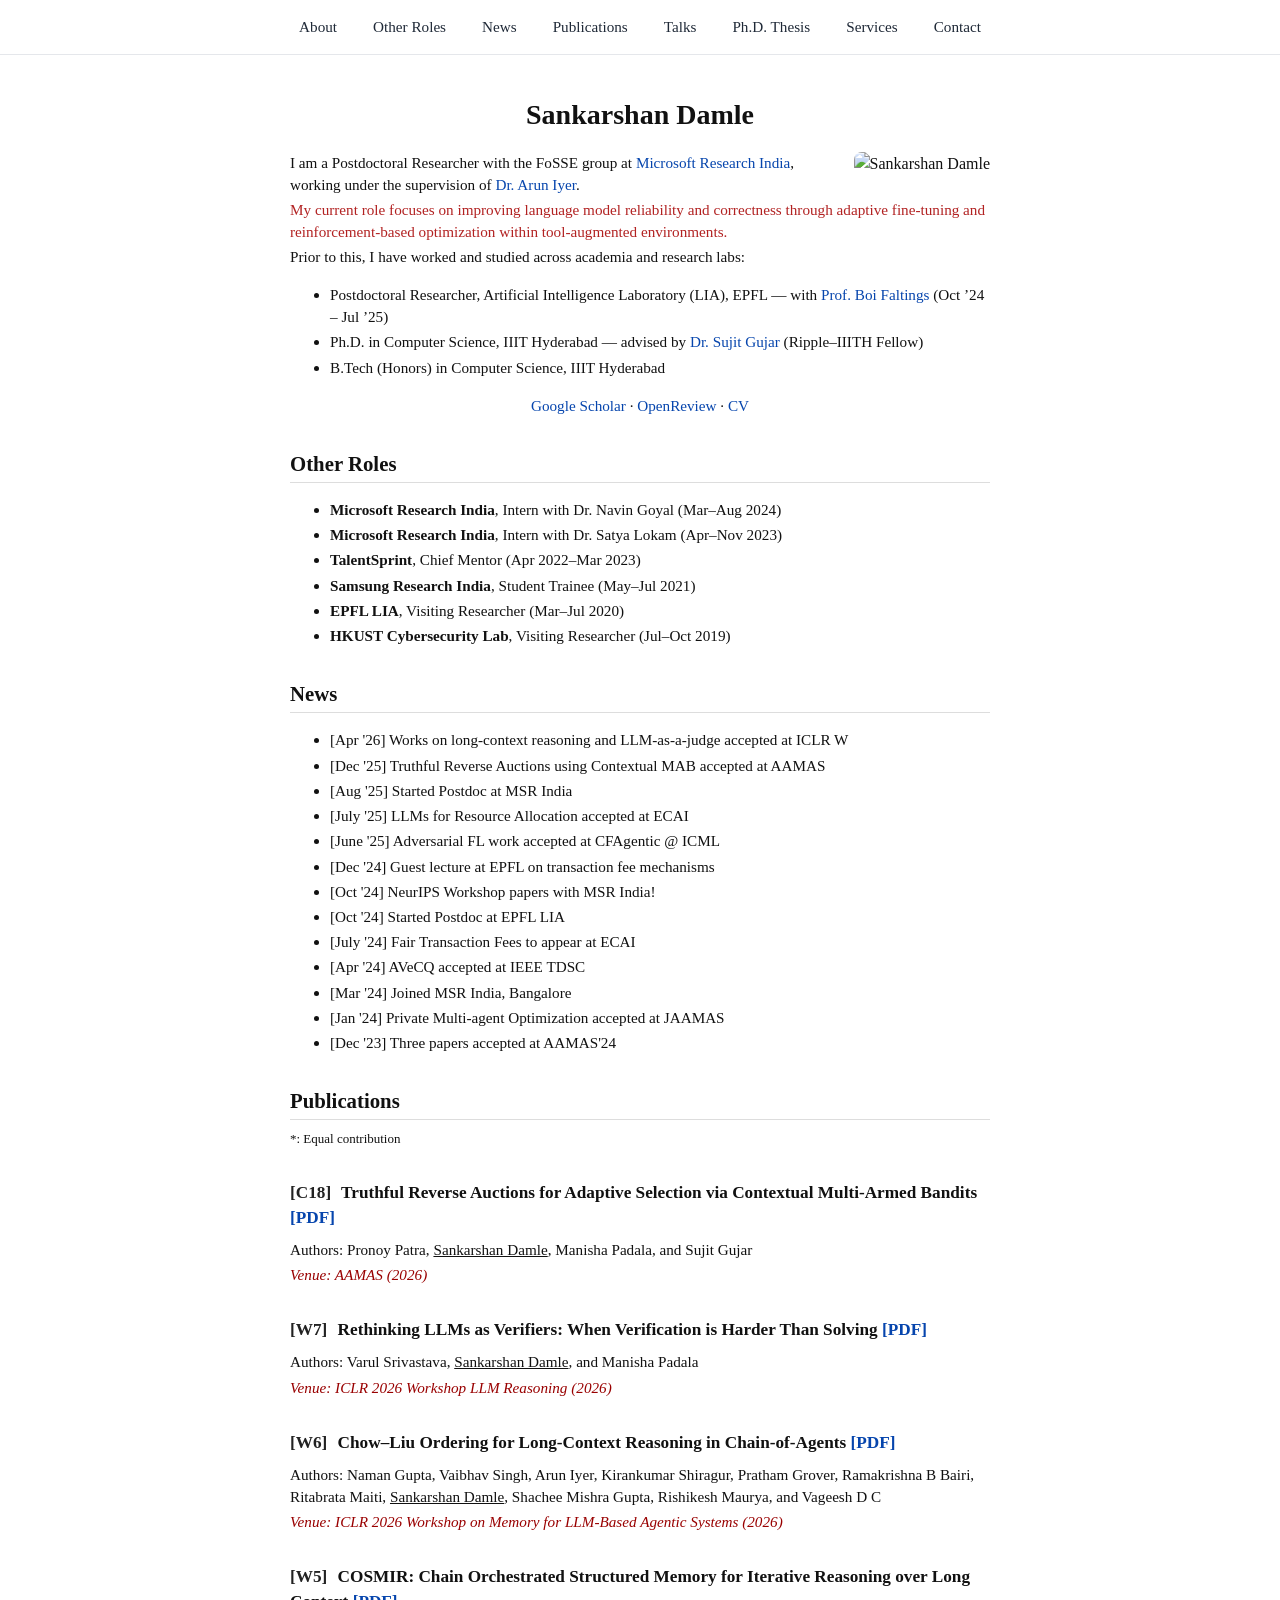
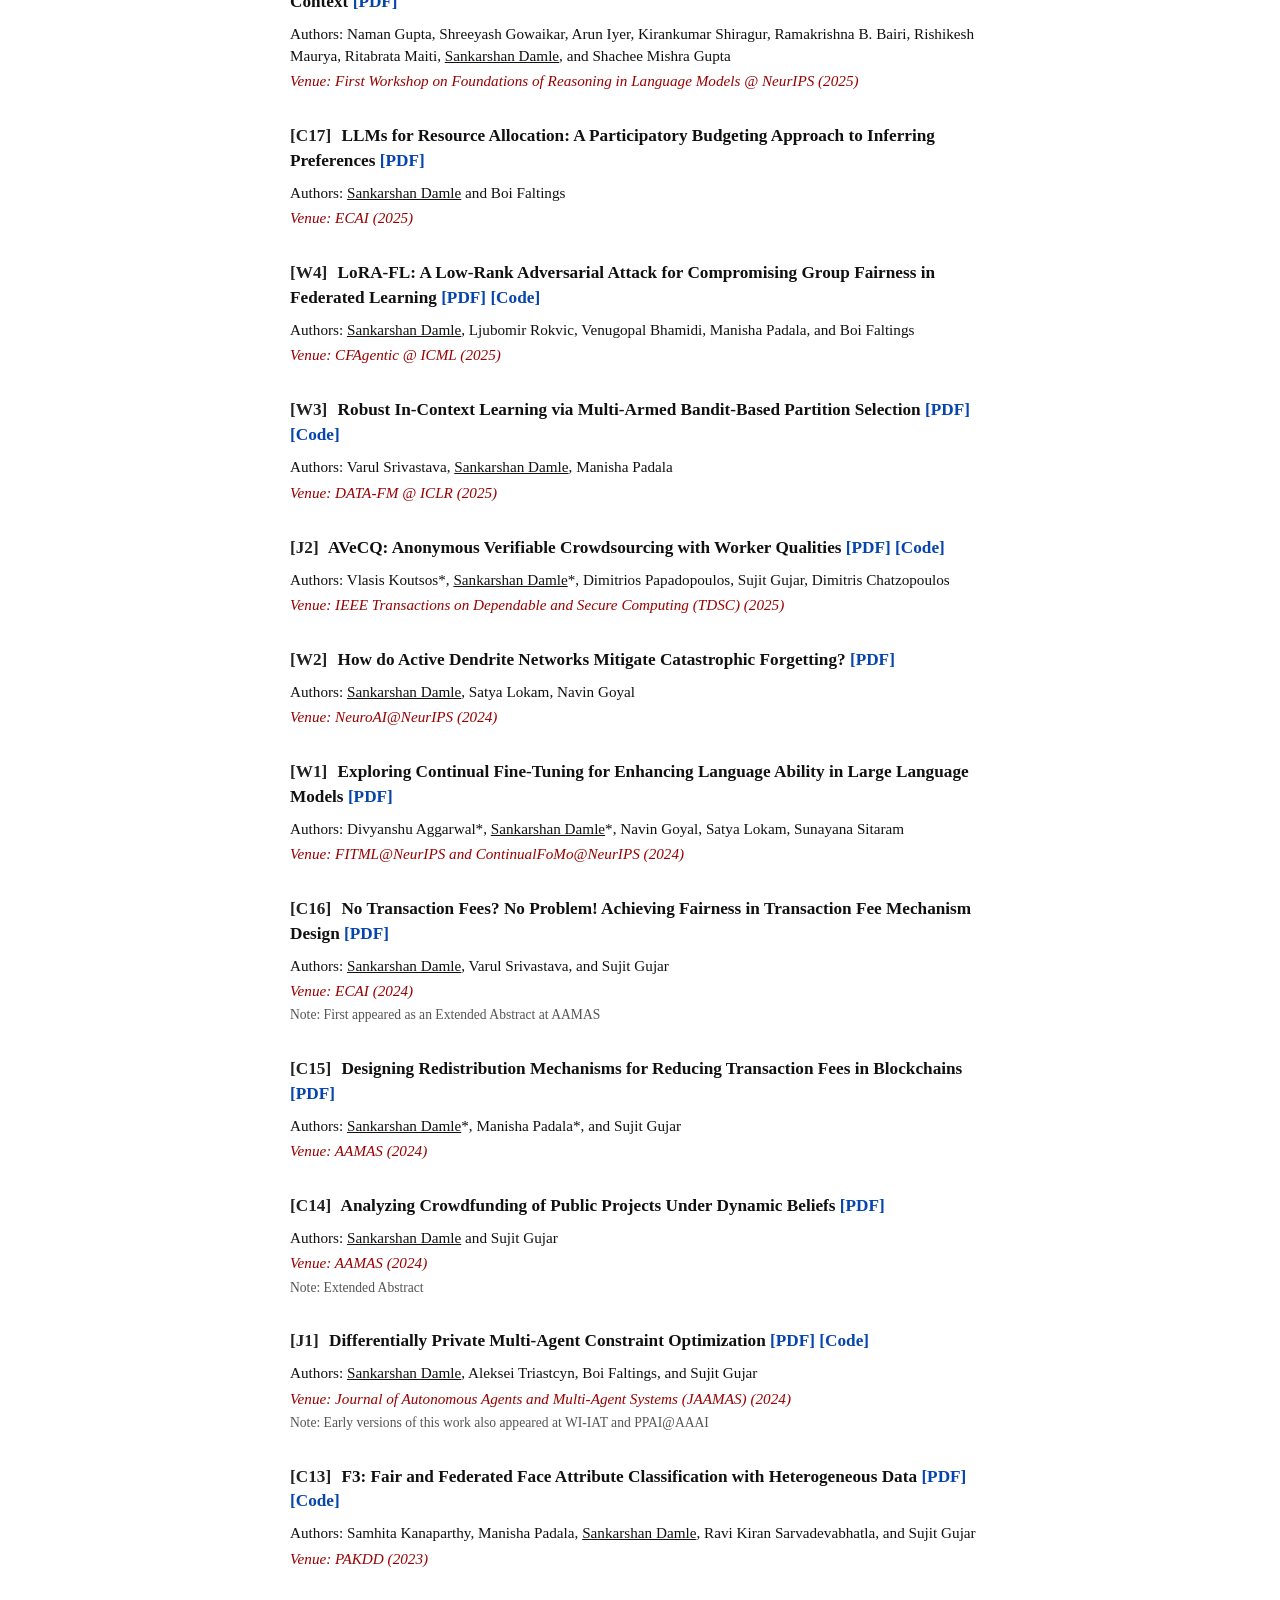
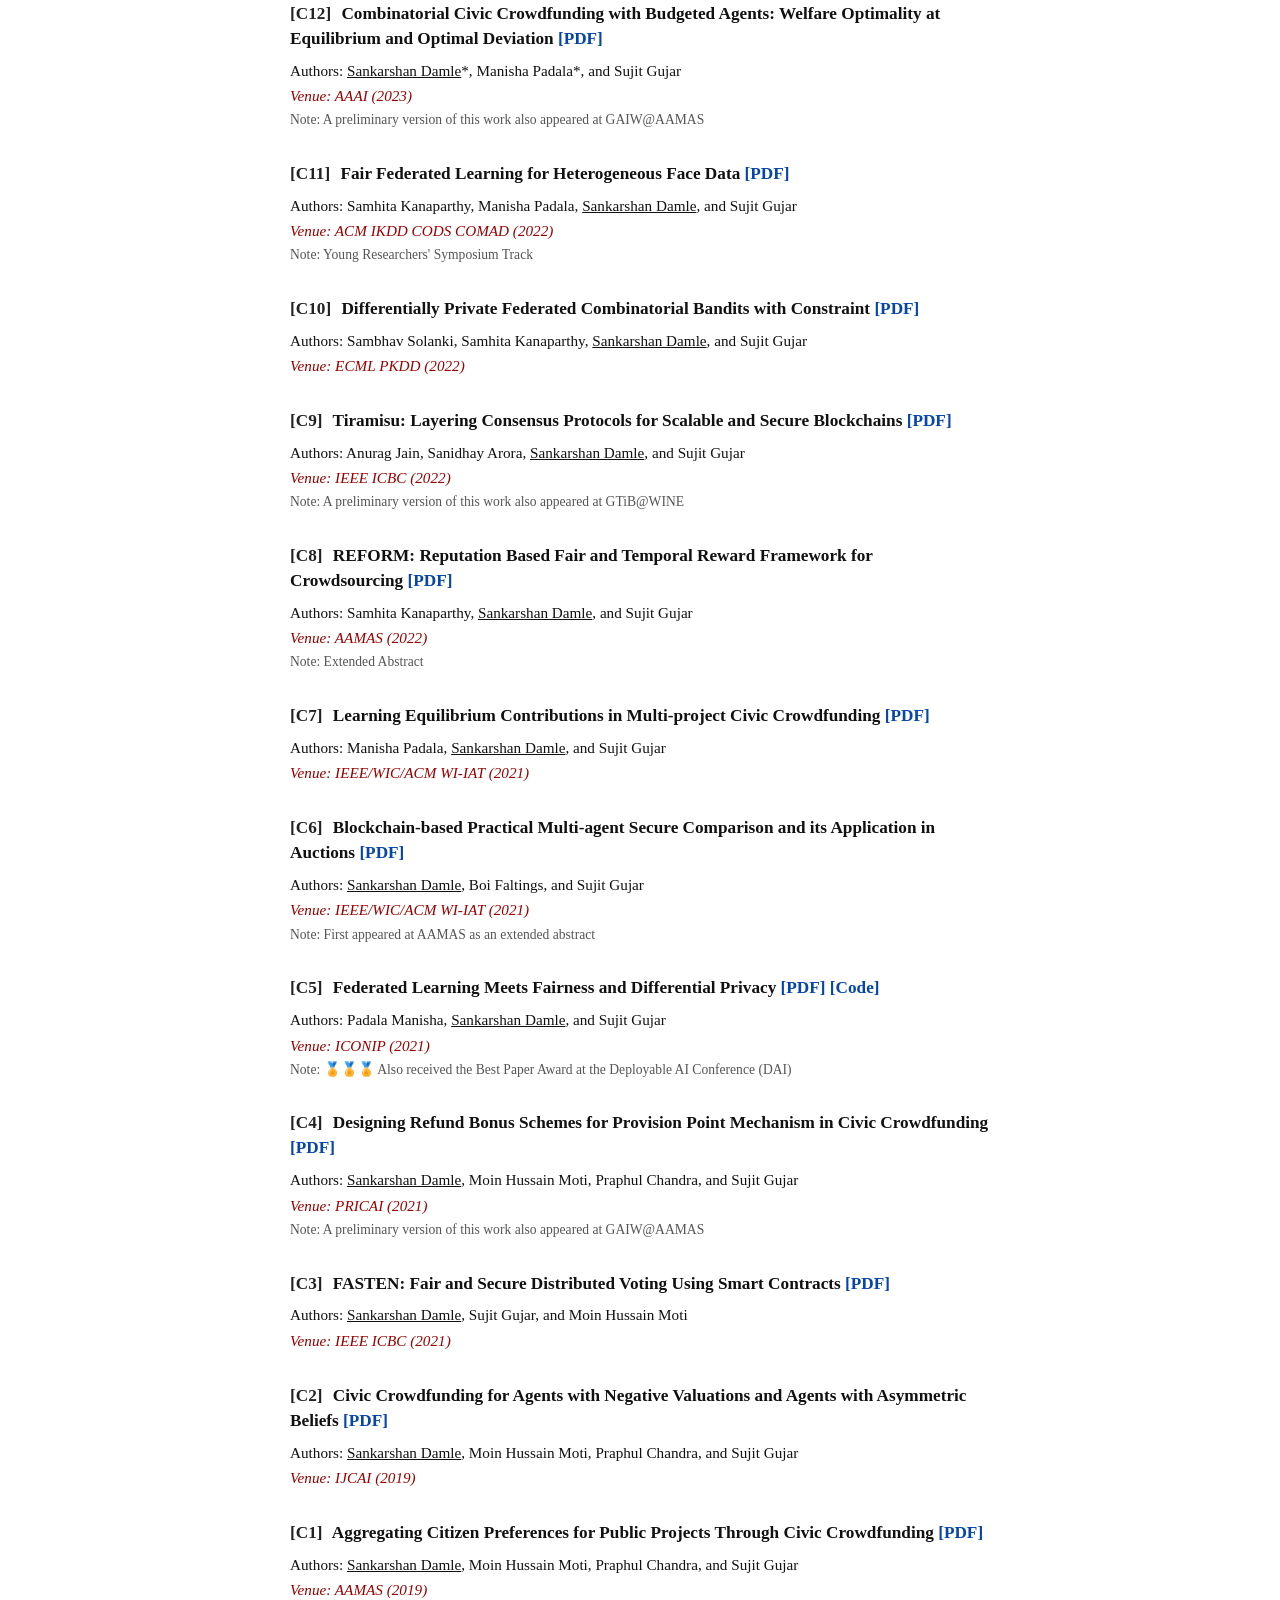
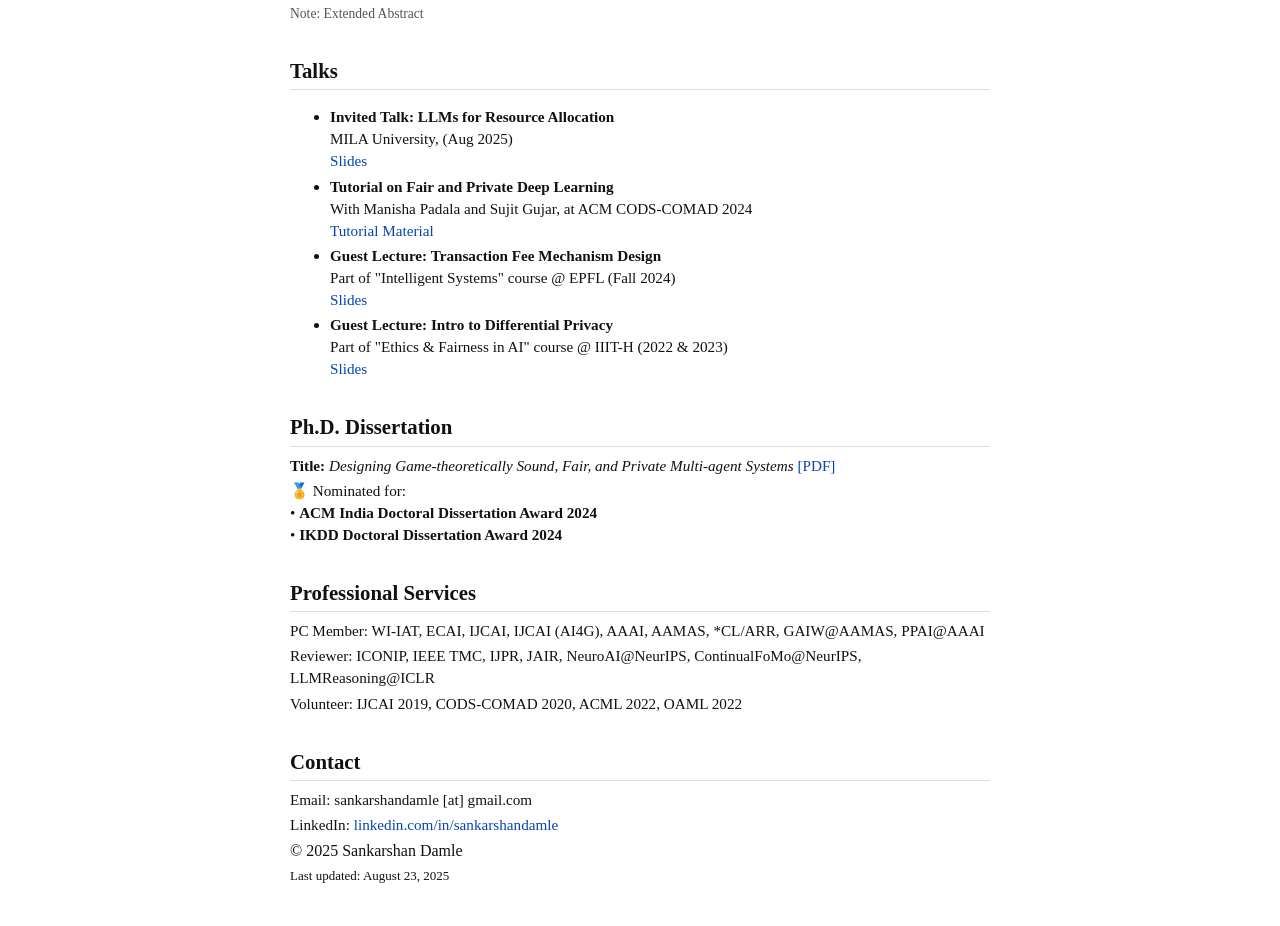
==== index.html @ 8747c17d "WIP" ====
<!DOCTYPE html>
<html lang="en">
<head>
  <meta charset="UTF-8" />
  <meta name="viewport" content="width=device-width, initial-scale=1.0"/>
  <title>Sankarshan Damle</title>
  <link rel="stylesheet" href="style.css" />
</head>
<!-- Google tag (gtag.js) -->
<script async src="https://www.googletagmanager.com/gtag/js?id=G-RE5DZCQS2H"></script>
<script>
  window.dataLayer = window.dataLayer || [];
  function gtag(){dataLayer.push(arguments);}
  gtag('js', new Date());

  gtag('config', 'G-RE5DZCQS2H');
</script>
<body>
  <nav class="top-nav">
    <a href="#about">About</a>
    <a href="#roles">Other Roles</a>
    <a href="#news">News</a>
    <a href="#publications">Publications</a>
    <a href="#talks">Talks</a>
    <a href="#phd-thesis">Ph.D. Thesis</a>
    <a href="#services">Services</a>
    <a href="#contact">Contact</a>
  </nav>
  <main>


    <section id="about">
      <h1 style="margin-top: 0;">Sankarshan Damle</h1>

      <img src="sankarshandamle.png" alt="Sankarshan Damle"
          style="float: right; max-height: 280px; margin-left: 20px; margin-bottom: 10px; border-radius: 8px;" />

      <p>
        I am a Postdoctoral Researcher with the FoSSE group at 
        <a href="https://www.microsoft.com/en-us/research/lab/microsoft-research-india/" target="_blank">Microsoft Research India</a>, 
        working under the supervision of <a href="https://www.microsoft.com/en-us/research/people/ariy/" target="_blank">Dr. Arun Iyer</a>.
      </p>

      <p style="color: #B22222;">
        My current role focuses on improving language model reliability and correctness through adaptive fine-tuning and reinforcement-based optimization within tool-augmented environments.
      </p>

      <p>
        Prior to this, I have worked and studied across academia and research labs:
      </p>

      <ul>
        <li>Postdoctoral Researcher, Artificial Intelligence Laboratory (LIA), EPFL — with <a href="https://en.wikipedia.org/wiki/Boi_Faltings" target="_blank">Prof. Boi Faltings</a> (Oct ’24 – Jul ’25)</li>
        <li>Ph.D. in Computer Science, IIIT Hyderabad — advised by <a href="https://www.sujitgujar.com/" target="_blank">Dr. Sujit Gujar</a> (Ripple–IIITH Fellow)</li>
        <li>B.Tech (Honors) in Computer Science, IIIT Hyderabad</li>
      </ul>

      <p style="text-align: center;">
        <a href="https://scholar.google.com/citations?user=ILd-Ig4AAAAJ&hl=en" target="_blank">Google Scholar</a> · 
        <a href="https://openreview.net/profile?id=~Sankarshan_Damle1" target="_blank">OpenReview</a> · 
        <a href="https://drive.google.com/open?id=1LwbVR8LClkVwIvUgMHwyquF-qGtbUPTP" target="_blank">CV</a>
      </p>
  </section>




    <section id="roles">
      <h2>Other Roles</h2>
      <ul>
        <li><strong>Microsoft Research India</strong>, Intern with Dr. Navin Goyal (Mar–Aug 2024)</li>
        <li><strong>Microsoft Research India</strong>, Intern with Dr. Satya Lokam (Apr–Nov 2023)</li>
        <li><strong>TalentSprint</strong>, Chief Mentor (Apr 2022–Mar 2023)</li>
        <li><strong>Samsung Research India</strong>, Student Trainee (May–Jul 2021)</li>
        <li><strong>EPFL LIA</strong>, Visiting Researcher (Mar–Jul 2020)</li>
        <li><strong>HKUST Cybersecurity Lab</strong>, Visiting Researcher (Jul–Oct 2019)</li>
      </ul>
    </section>

    <section id="news">
      <h2>News</h2>
      <ul>
        <li>[Apr '26] Works on long-context reasoning and LLM-as-a-judge accepted at ICLR W</li>
        <li>[Dec '25] Truthful Reverse Auctions using Contextual MAB accepted at AAMAS</li>
        <li>[Aug '25] Started Postdoc at MSR India</li>
        <li>[July '25] LLMs for Resource Allocation accepted at ECAI </li>
        <li>[June '25] Adversarial FL work accepted at CFAgentic @ ICML</li>
        <li>[Dec '24] Guest lecture at EPFL on transaction fee mechanisms</li>
        <li>[Oct '24] NeurIPS Workshop papers with MSR India!</li>
        <li>[Oct '24] Started Postdoc at EPFL LIA</li>
        <li>[July '24] Fair Transaction Fees to appear at ECAI</li>
        <li>[Apr '24] AVeCQ accepted at IEEE TDSC</li>
        <li>[Mar '24] Joined MSR India, Bangalore</li>
        <li>[Jan '24] Private Multi-agent Optimization accepted at JAAMAS</li>
        <li>[Dec '23] Three papers accepted at AAMAS'24</li>
      </ul>
    </section>

    <section id="publications">
      <h2>Publications</h2>
      <p style="font-size: small; margin-top: 10px;">*: Equal contribution</p>
      <ul id="pub-list">
        <li>Loading publications...</li>
      </ul>
    </section>

    <section id="talks">
      <h2>Talks</h2>
      <ul>
        <li><strong>Invited Talk: LLMs for Resource Allocation</strong><br>
          MILA University, (Aug 2025)<br>
          <a href="https://docs.google.com/presentation/d/1mvg0zEaL0m_GYQmv_UQeRw-zoxDacnpC9atXq22UGJ0/edit?usp=sharing" target="_blank">Slides</a>
        </li>

        <li><strong>Tutorial on Fair and Private Deep Learning</strong><br>
        With Manisha Padala and Sujit Gujar, at ACM CODS-COMAD 2024<br>
        <a href="https://github.com/magnetar-iiith/FairPrivateDL" target="_blank">Tutorial Material</a></li>

        <li><strong>Guest Lecture: Transaction Fee Mechanism Design</strong><br>
        Part of "Intelligent Systems" course @ EPFL (Fall 2024)<br>
        <a href="https://drive.google.com/file/d/1ZRVCLkiFF_uNAD3E_gMZm4zHY702VQ9s/view" target="_blank">Slides</a></li>

        <li><strong>Guest Lecture: Intro to Differential Privacy</strong><br>
        Part of "Ethics & Fairness in AI" course @ IIIT-H (2022 & 2023)<br>
        <a href="https://drive.google.com/file/d/168Jflg1nBtjwlEzVaFPRIAzxDenUbBpt/view?usp=sharing" target="_blank">Slides</a></li>
      </ul>
    </section>

    <section id="phd-thesis">
      <h2>Ph.D. Dissertation</h2>
      <p><strong>Title:</strong> <em>Designing Game-theoretically Sound, Fair, and Private Multi-agent Systems</em> <a href="https://drive.google.com/file/d/1KmL1KTxLxml2hlS0ON_eHJ9pLL71V5pl/view?usp=sharing" target="_blank">[PDF]</a></p>
      <p>
        🏅 Nominated for:<br>
        • <strong>ACM India Doctoral Dissertation Award 2024</strong><br>
        • <strong>IKDD Doctoral Dissertation Award 2024</strong>
      </p>
    </section>

    <section id="services">
      <h2>Professional Services</h2>
      <p>PC Member: WI-IAT, ECAI, IJCAI, IJCAI (AI4G), AAAI, AAMAS, *CL/ARR, GAIW@AAMAS, PPAI@AAAI</p>
      <p>Reviewer: ICONIP, IEEE TMC, IJPR, JAIR, NeuroAI@NeurIPS, ContinualFoMo@NeurIPS, LLMReasoning@ICLR</p>
      <p>Volunteer: IJCAI 2019, CODS-COMAD 2020, ACML 2022, OAML 2022</p>
    </section>

    <section id="contact">
      <h2>Contact</h2>
      <p>Email: sankarshandamle [at] gmail.com</p>
      <p>LinkedIn: <a href="https://linkedin.com/in/sankarshandamle">linkedin.com/in/sankarshandamle</a></p>
    </section>

    <footer>
      &copy; 2025 Sankarshan Damle<br>
      <span style="font-size: small;">Last updated: August 23, 2025</span>
    </footer>


    <script>
      fetch('publications.json')
        .then(response => response.json())
        .then(publications => {
          // Sort by 'date' (YYYY-MM), falling back to year
          publications.sort((a, b) => {
            const dateA = a.date || `${a.year}-01`;
            const dateB = b.date || `${b.year}-01`;
            return dateB.localeCompare(dateA); // descending
          });

          const pubList = document.getElementById('pub-list');
          pubList.innerHTML = '';

          const countsByType = {
            Journal: publications.filter(p => p.type === 'Journal').length,
            Conference: publications.filter(p => p.type === 'Conference').length,
            Workshop: publications.filter(p => p.type === 'Workshop').length,
          };
          const assignedCounters = { Journal: 0, Conference: 0, Workshop: 0 };
          const typePrefix = { Journal: 'J', Conference: 'C', Workshop: 'W' };

          publications.forEach(pub => {
            assignedCounters[pub.type]++;
            const num = countsByType[pub.type] - assignedCounters[pub.type] + 1;
            const prefix = `[${typePrefix[pub.type]}${num}]`;

            const li = document.createElement('li');
            li.classList.add('publication-item');

            const title = document.createElement('h3');
            let titleText = `${pub.title}`;

            let linkSuffix = '';
            if (pub.pdf) linkSuffix += ` <a href="${pub.pdf}" class="pdf-link" target="_blank">[PDF]</a>`;
            if (pub.code) linkSuffix += ` <a href="${pub.code}" class="code-link" target="_blank">[Code]</a>`;

            title.innerHTML = `<span class="publication-number">${prefix}</span> ${titleText}${linkSuffix}`;
            li.appendChild(title);

            const authors = document.createElement('p');
            const highlightedAuthors = pub.authors.replace(/Sankarshan Damle/g, '<u>Sankarshan Damle</u>');
            authors.innerHTML = `Authors: ${highlightedAuthors}`;
            li.appendChild(authors);

            const venue = document.createElement('p');
            venue.textContent = `Venue: ${pub.venue} (${pub.year})`;
            venue.classList.add('venue');
            li.appendChild(venue);

            if (pub.note) {
              const note = document.createElement('p');
              note.textContent = `Note: ${pub.note}`;
              note.classList.add('note');
              li.appendChild(note);
            }

            pubList.appendChild(li);
          });
        })
        .catch(err => {
          document.getElementById('pub-list').innerHTML = '<li>Failed to load publications.</li>';
        });
    </script>
  </main>
</body>
</html>
---- style.css ----
@import url('https://fonts.googleapis.com/css2?family=CMU+Serif&display=swap');

.header-row {
  display: flex;
  justify-content: space-between;
  align-items: center;
  flex-wrap: wrap;
}
.header-row h1 {
  margin-bottom: 0;
}
.header-row img {
  max-height: 140px;
  border-radius: 8px;
}


body {
  font-family: 'CMU Serif', Georgia, serif;
  font-size: 16px;
  line-height: 1.45;
  color: #111;
  background: #fff;
  margin: 0;
  padding: 0;
}

/* Top navigation bar */
.top-nav {
  position: sticky;
  top: 0;
  background-color: #ffffff;
  border-bottom: 1px solid #e5e7eb;
  z-index: 100;
  display: flex;
  justify-content: center;
  flex-wrap: wrap;
  gap: 20px;
  padding: 12px 16px;
  font-family: 'Computer Modern', serif;
  font-size: 0.95rem;
  font-weight: 500;
}

.top-nav a {
  color: #1f2937;
  text-decoration: none;
  padding: 4px 8px;
  transition: all 0.25s ease;
}

.top-nav a:hover {
  text-decoration: underline;
  color: #2563eb;
}


main {
  max-width: 700px;
  margin: 0 auto;
  padding: 40px 24px;
}

h1, h2, h3 {
  font-weight: 600;
  margin-top: 2rem;
  margin-bottom: 0.5rem;
}

h1 {
  font-size: 1.75rem;
  margin-bottom: 1rem;
  text-align: center;
}

h2 {
  font-size: 1.3rem;
  border-bottom: 1px solid #ddd;
  padding-bottom: 0.2rem;
}

p, li {
  font-size: 0.95rem;
  margin: 0.2rem 0;
}

a {
  color: #0645ad;
  text-decoration: none;
}
a:hover {
  text-decoration: underline;
}

img.photo {
  display: block;
  margin: 0 auto 1rem;
  width: 128px;
  height: 128px;
  object-fit: cover;
  border-radius: 50%;
  border: 1px solid #ccc;
}

.profile-links {
  text-align: center;
  margin: 1.5rem 0;
}
.profile-links a {
  margin: 0 8px;
  padding: 4px 12px;
  font-size: 0.9rem;
  color: #0645ad;
  border: 1px solid #ccc;
  border-radius: 4px;
}
.profile-links a:hover {
  background-color: #eee;
}

.section-divider {
  margin: 2rem 0;
  border-top: 1px solid #ccc;
}

#pub-list {
  padding-left: 0;
  list-style: none;
  margin-top: 1rem;
}

.publication-item {
  margin-bottom: 0.75rem;
  font-size: 0.92rem;
}

.publication-number {
  font-weight: bold;
  margin-right: 6px;
  color: #222;
}

.venue {
  font-style: italic;
  color: #990000;
}

.note {
  font-size: 0.85rem;
  color: #555;
}
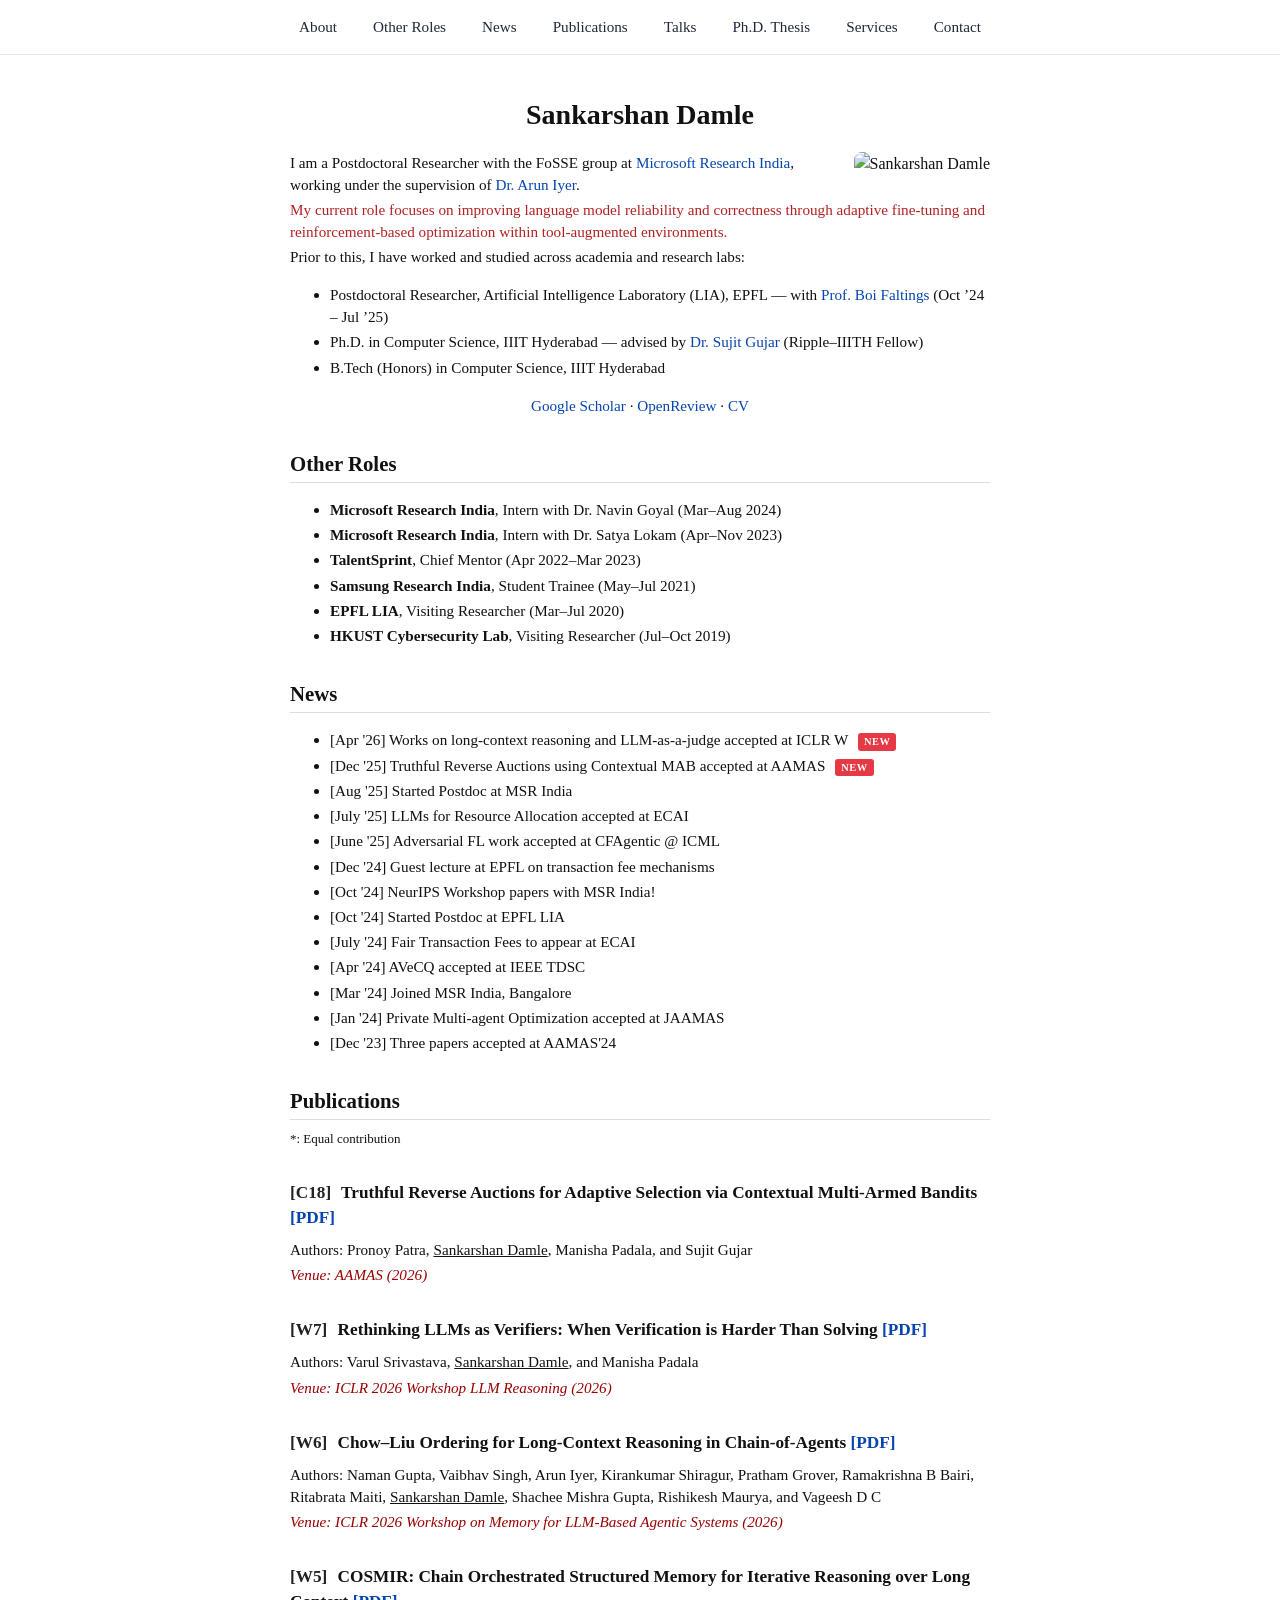
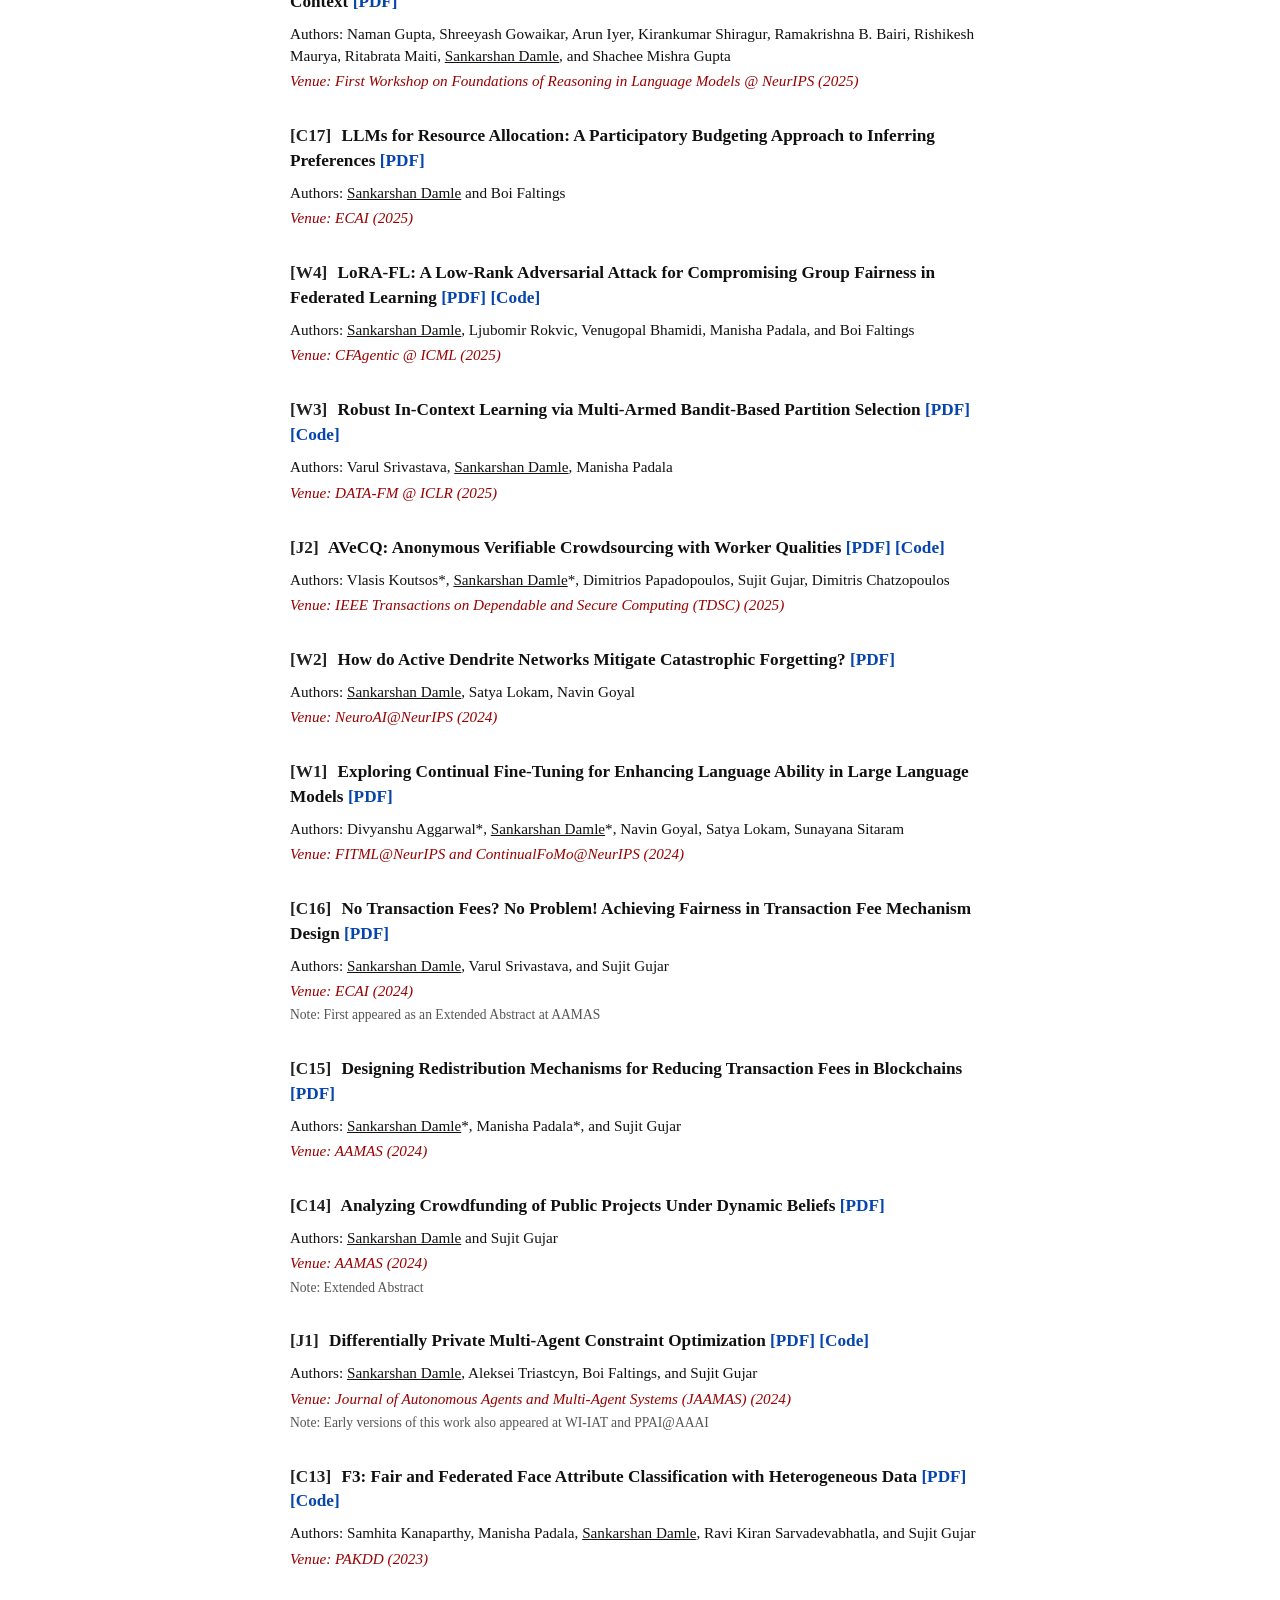
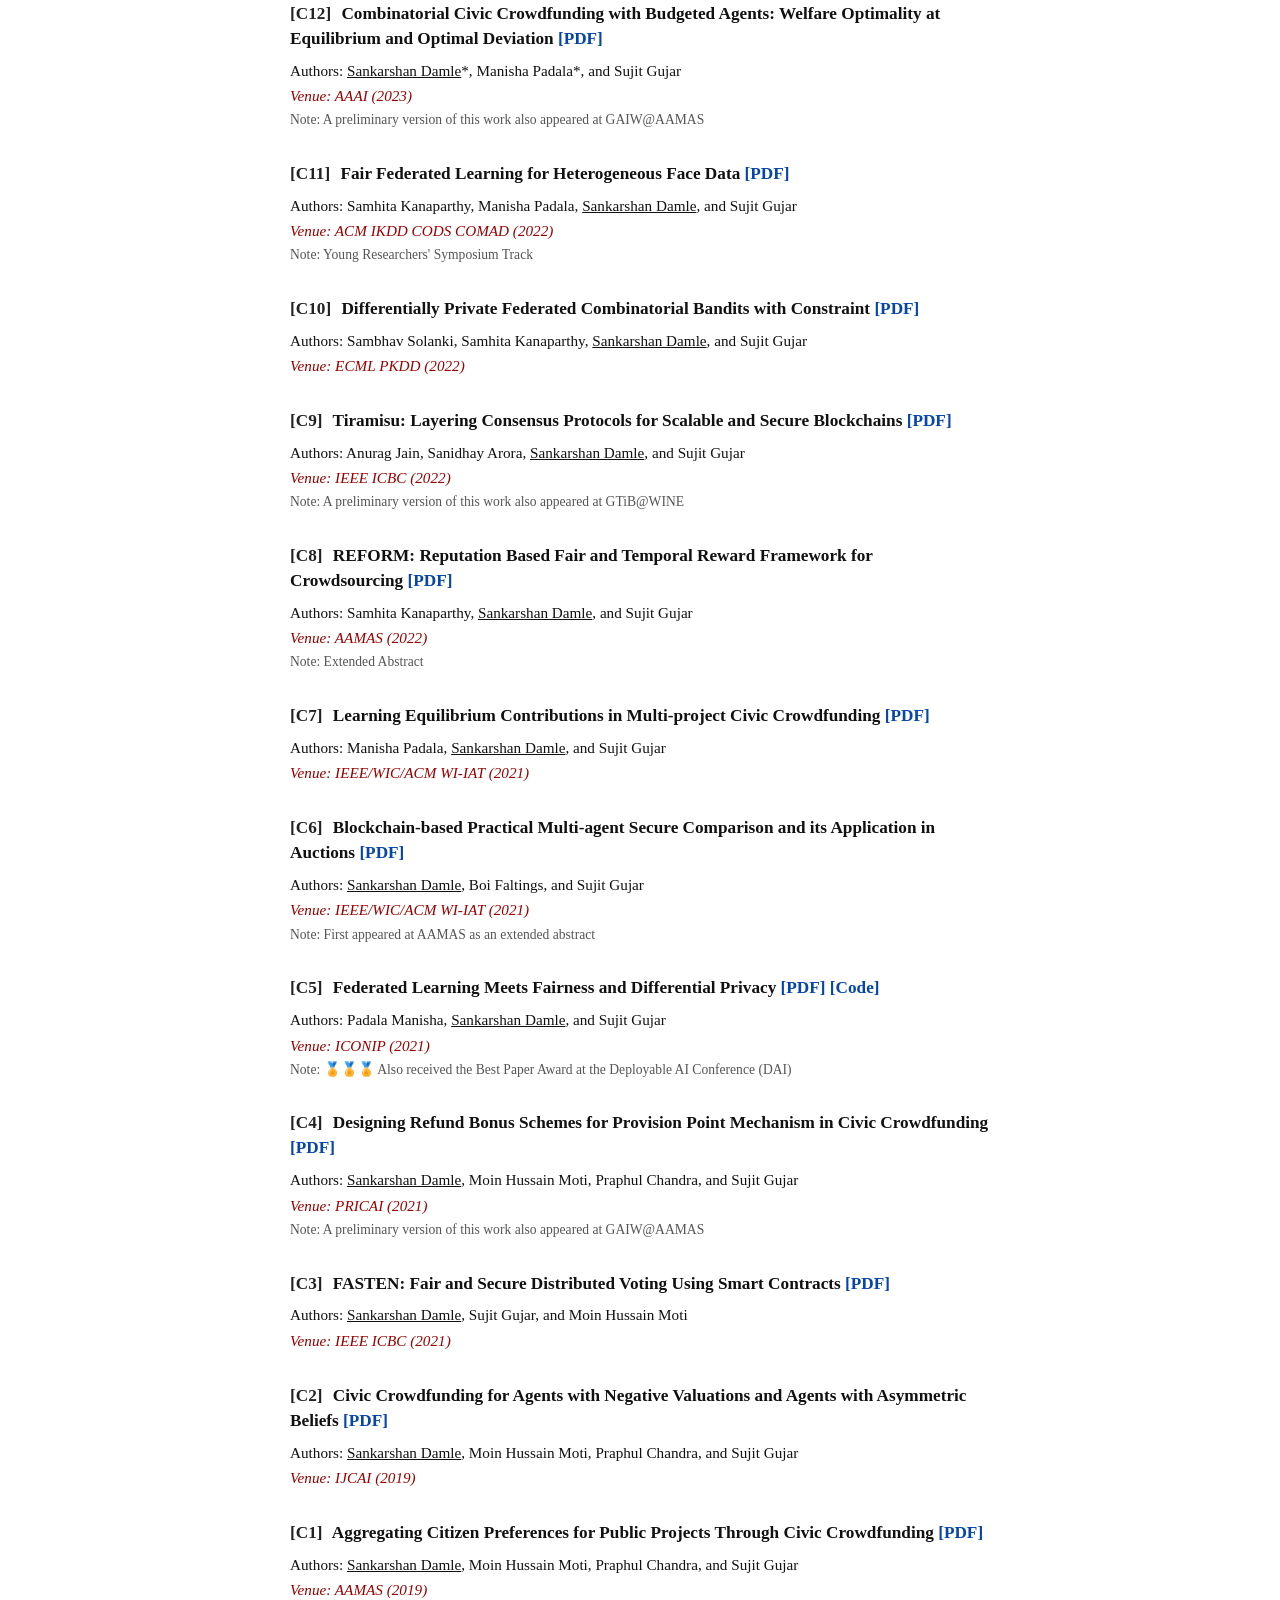
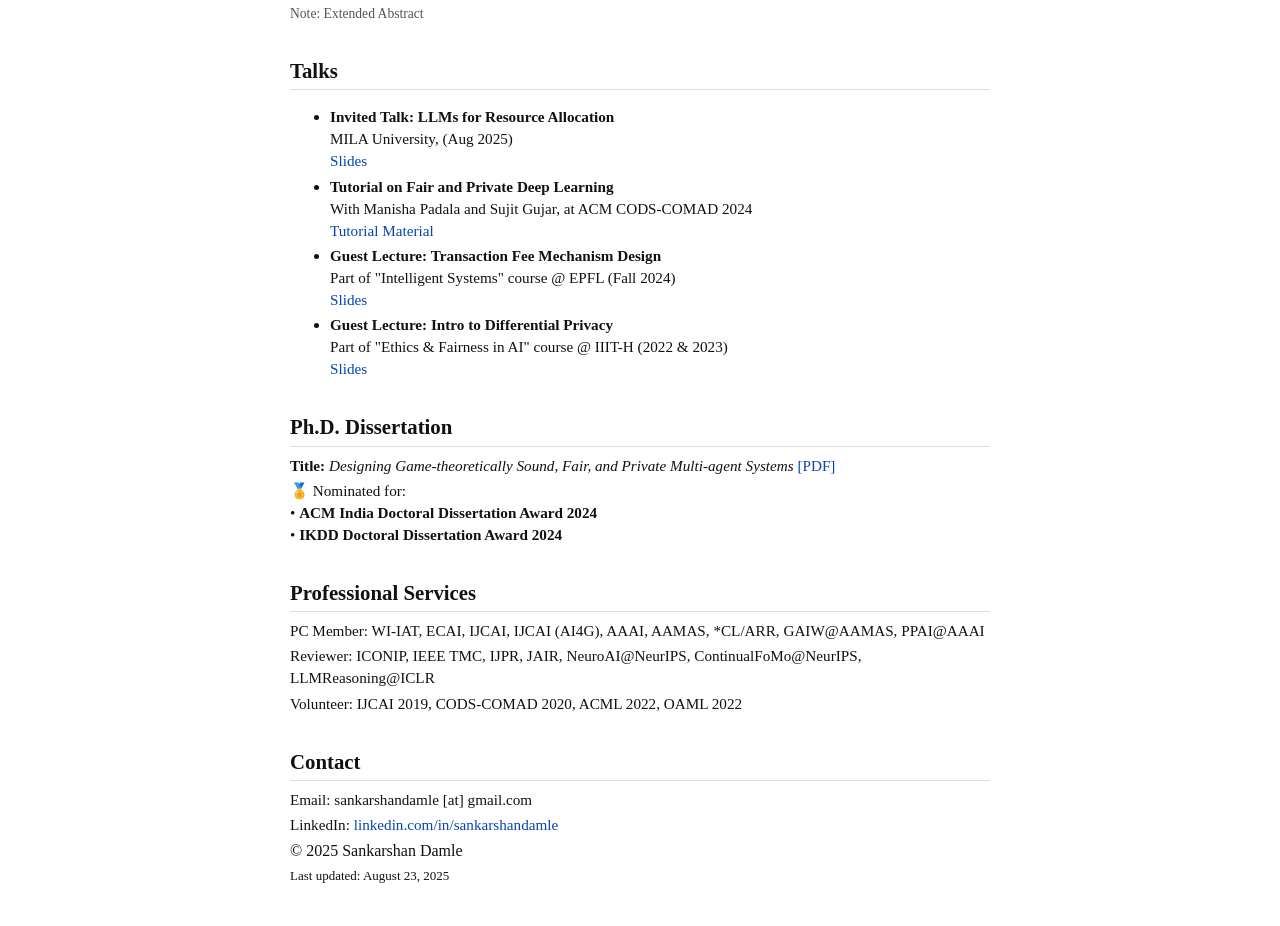
==== commit 893cdc50: "WIP" ====
--- a/index.html
+++ b/index.html
@@ -80,8 +80,8 @@
     <section id="news">
       <h2>News</h2>
       <ul>
-        <li>[Apr '26] Works on long-context reasoning and LLM-as-a-judge accepted at ICLR W</li>
-        <li>[Dec '25] Truthful Reverse Auctions using Contextual MAB accepted at AAMAS</li>
+        <li>[Apr '26] Works on long-context reasoning and LLM-as-a-judge accepted at ICLR W <span class="new-tag">New</span></li>
+        <li>[Dec '25] Truthful Reverse Auctions using Contextual MAB accepted at AAMAS <span class="new-tag">New</span></li>
         <li>[Aug '25] Started Postdoc at MSR India</li>
         <li>[July '25] LLMs for Resource Allocation accepted at ECAI </li>
         <li>[June '25] Adversarial FL work accepted at CFAgentic @ ICML</li>
--- a/style.css
+++ b/style.css
@@ -149,3 +149,17 @@
   font-size: 0.85rem;
   color: #555;
 }
+
+.new-tag {
+  display: inline-block;
+  background-color: #e63946;
+  color: #fff;
+  font-size: 0.65rem;
+  font-weight: 700;
+  text-transform: uppercase;
+  padding: 1px 6px;
+  border-radius: 3px;
+  margin-left: 6px;
+  vertical-align: middle;
+  letter-spacing: 0.5px;
+}
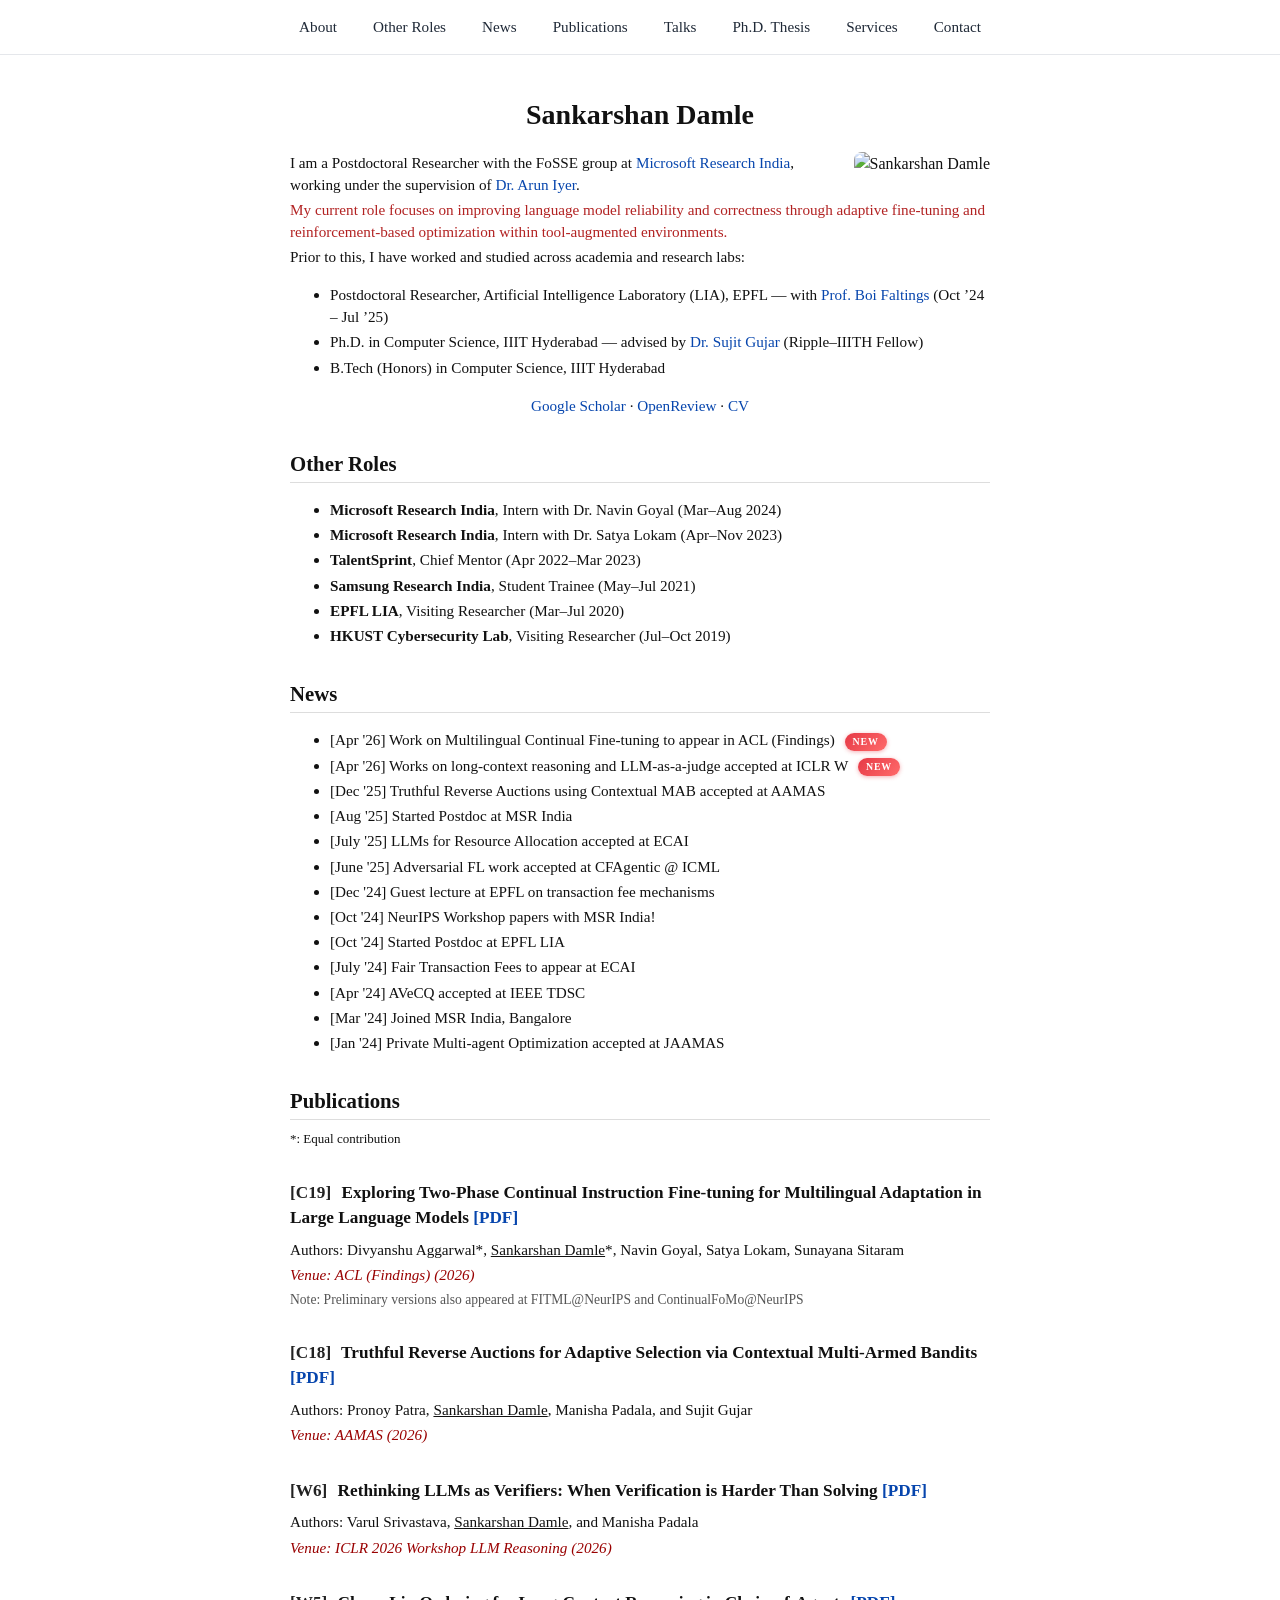
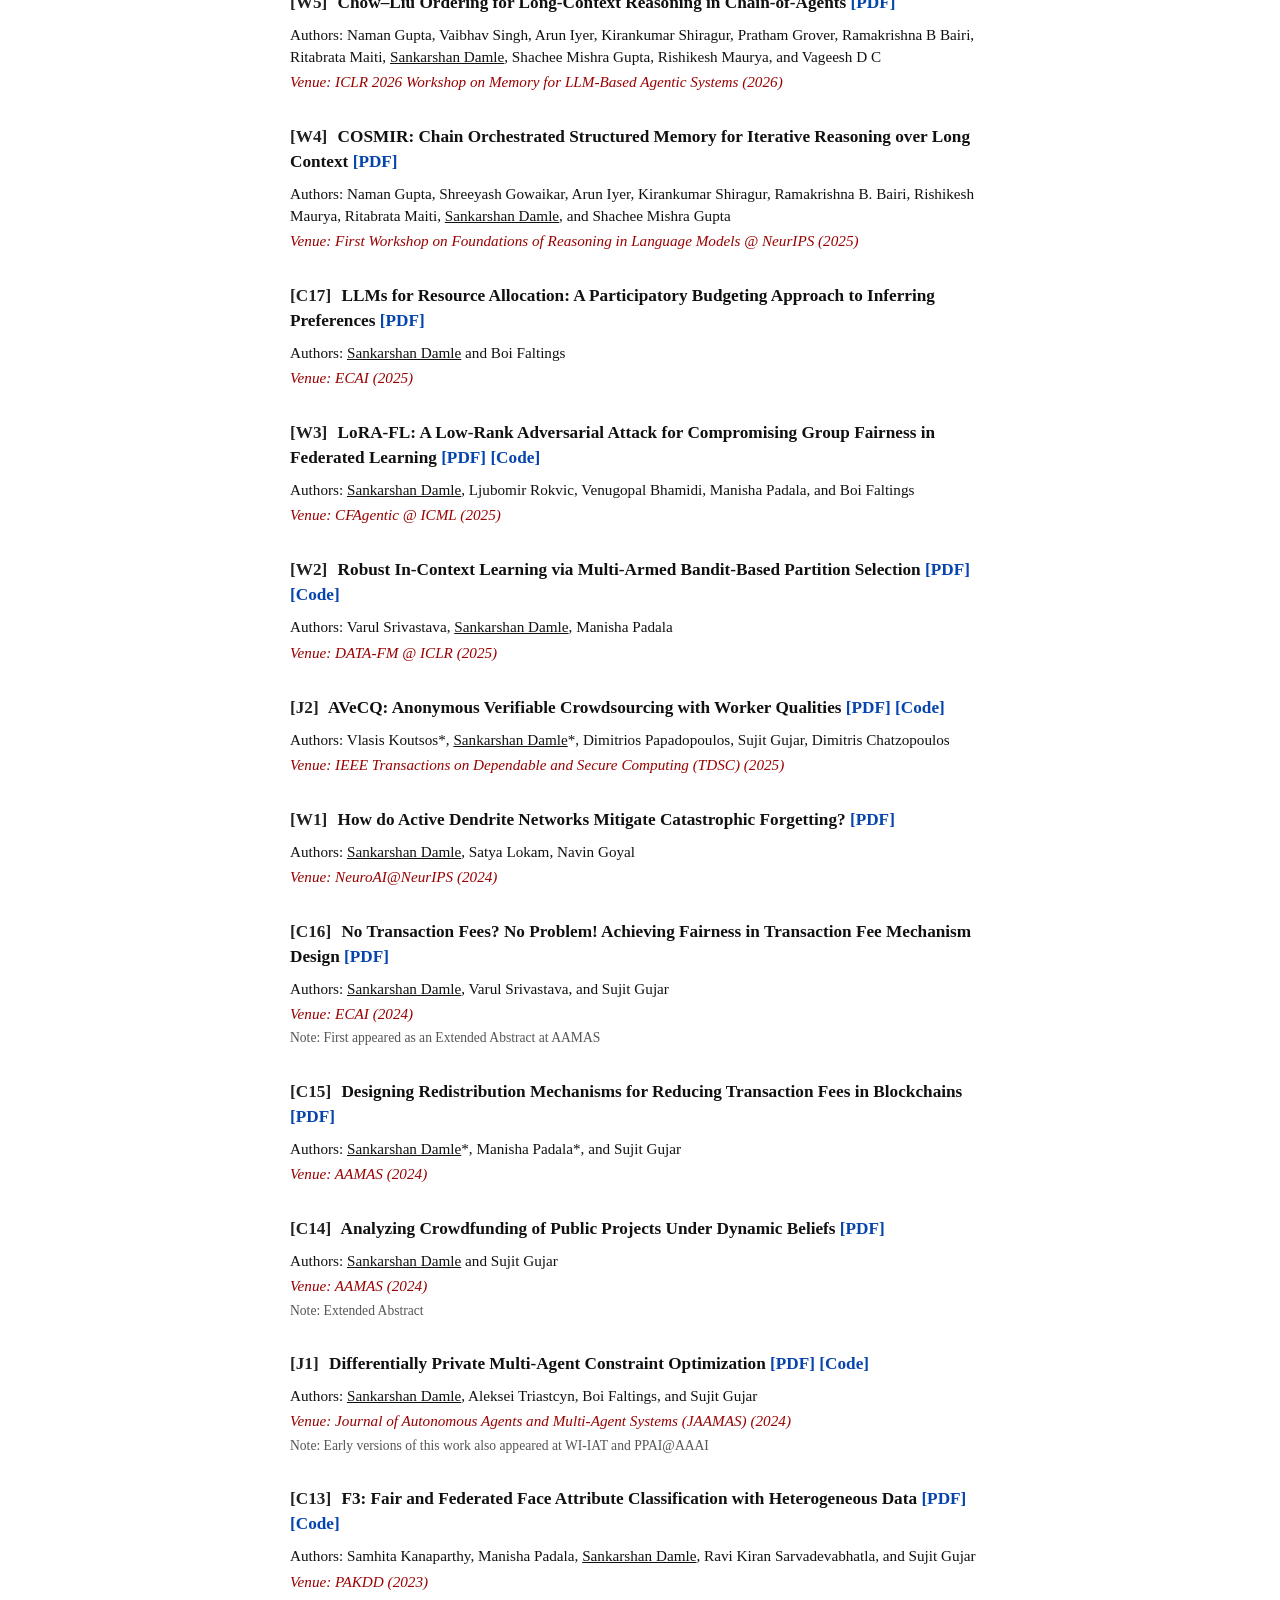
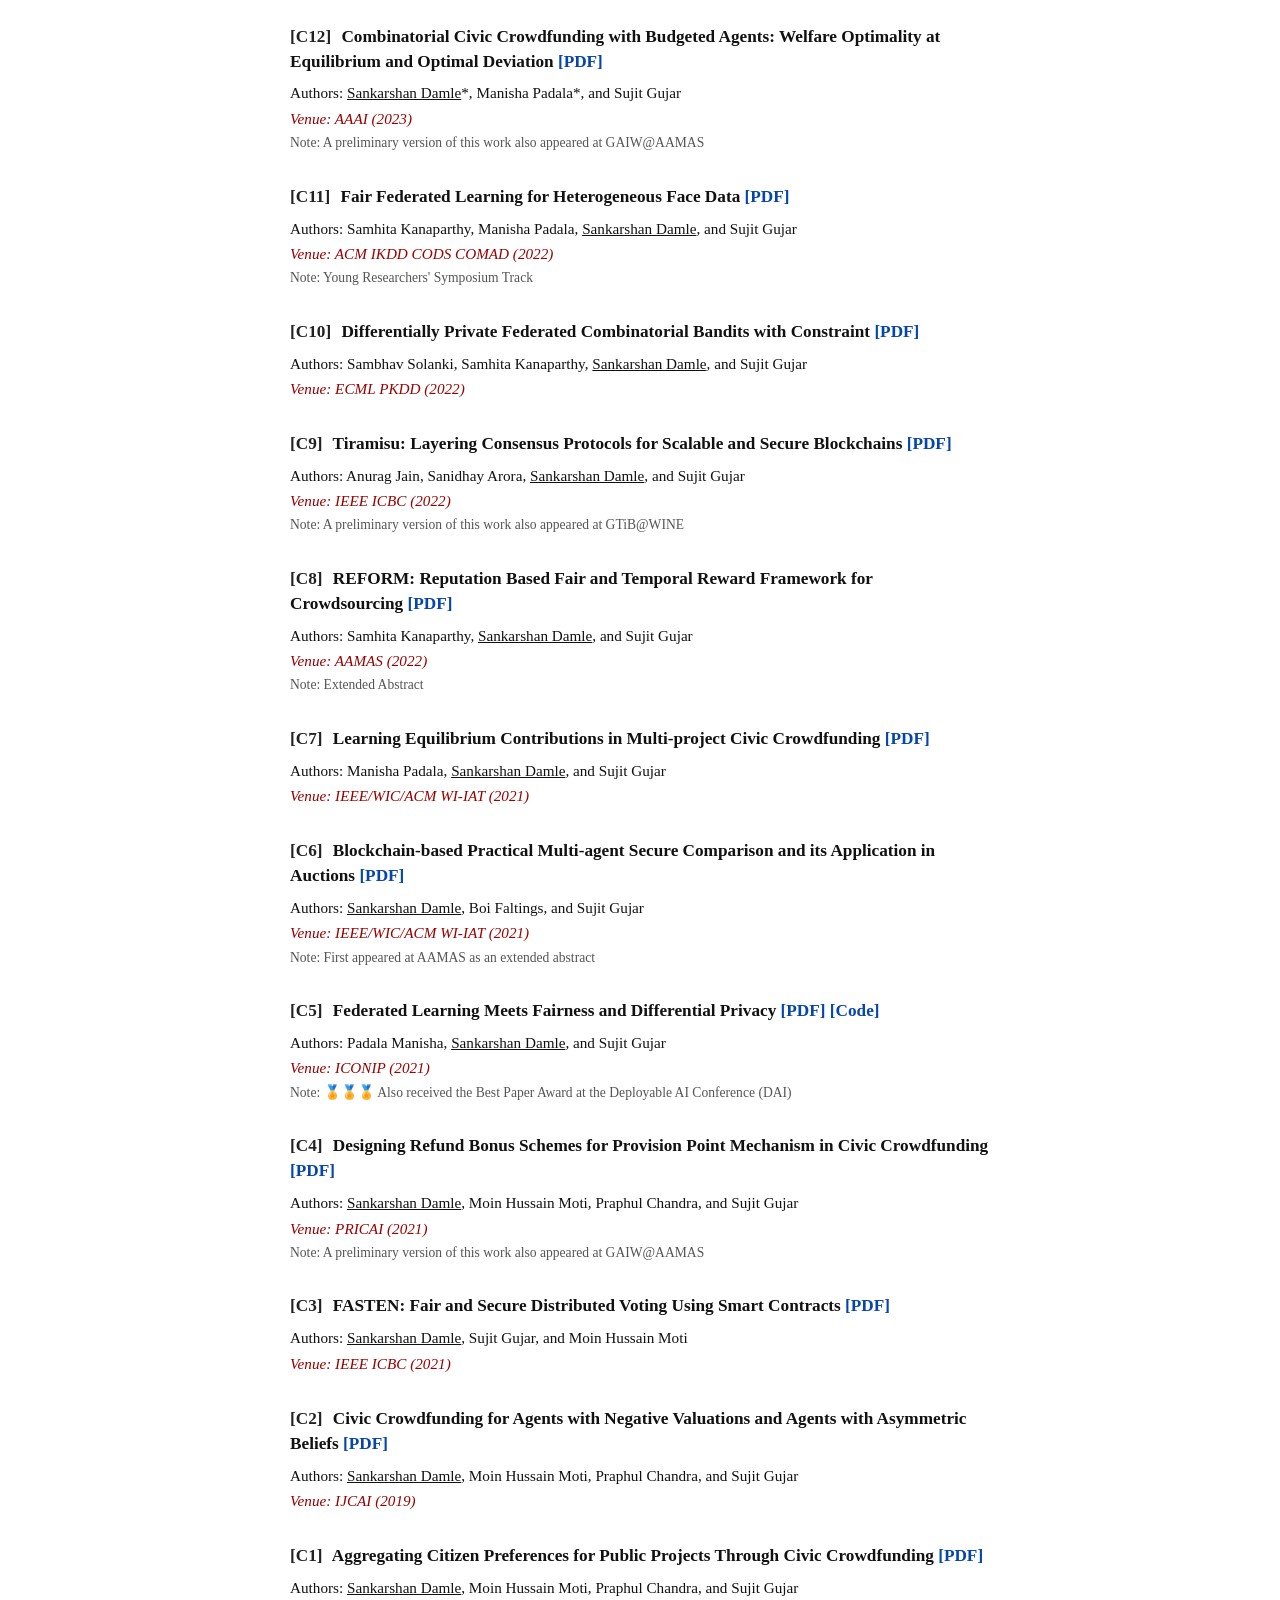
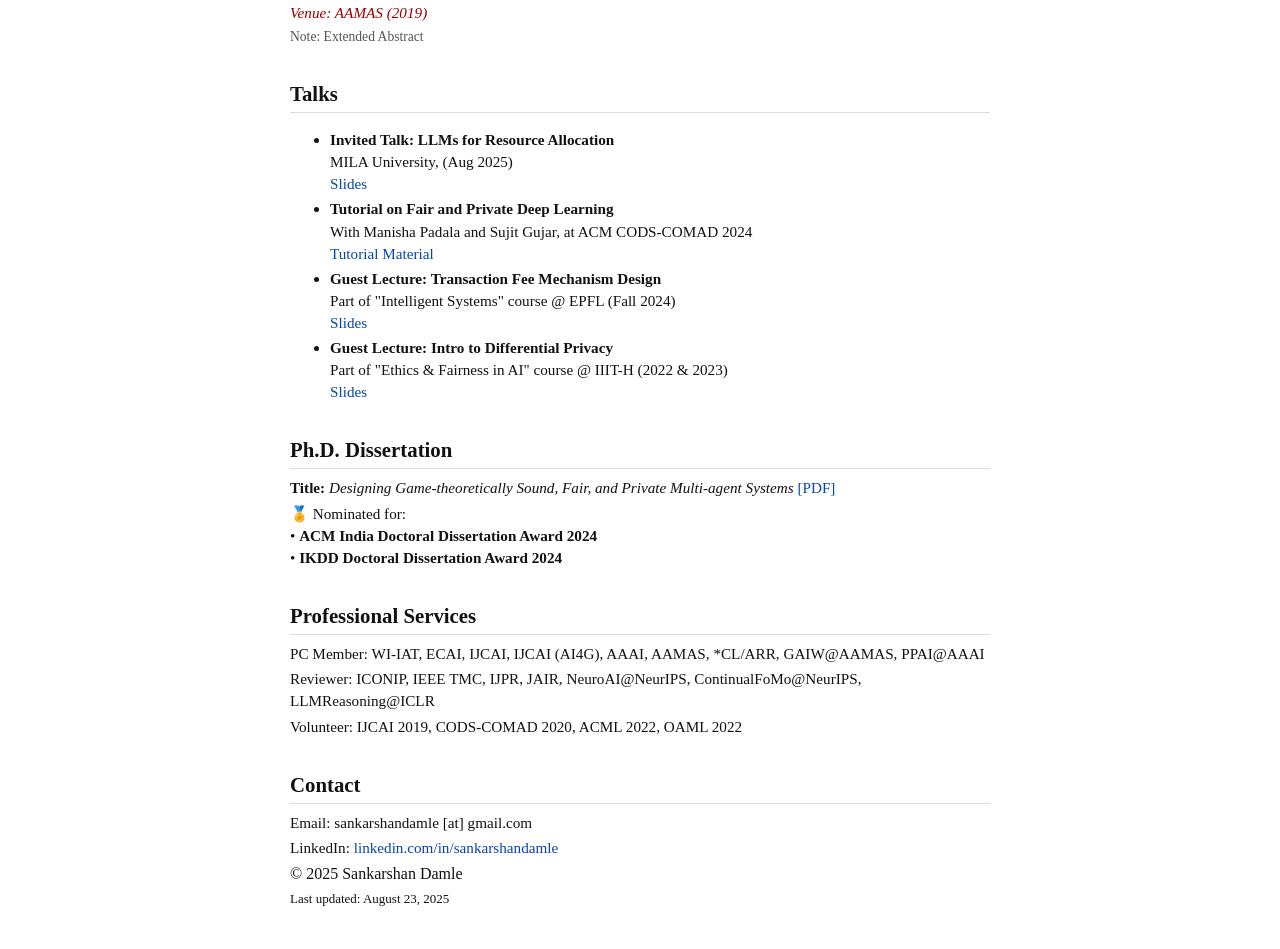
==== commit 65d92c24: "WIP" ====
--- a/index.html
+++ b/index.html
@@ -80,8 +80,9 @@
     <section id="news">
       <h2>News</h2>
       <ul>
+        <li>[Apr '26] Work on Multilingual Continual Fine-tuning to appear in ACL (Findings) <span class="new-tag">New</span></li>
         <li>[Apr '26] Works on long-context reasoning and LLM-as-a-judge accepted at ICLR W <span class="new-tag">New</span></li>
-        <li>[Dec '25] Truthful Reverse Auctions using Contextual MAB accepted at AAMAS <span class="new-tag">New</span></li>
+        <li>[Dec '25] Truthful Reverse Auctions using Contextual MAB accepted at AAMAS</li>
         <li>[Aug '25] Started Postdoc at MSR India</li>
         <li>[July '25] LLMs for Resource Allocation accepted at ECAI </li>
         <li>[June '25] Adversarial FL work accepted at CFAgentic @ ICML</li>
@@ -92,7 +93,6 @@
         <li>[Apr '24] AVeCQ accepted at IEEE TDSC</li>
         <li>[Mar '24] Joined MSR India, Bangalore</li>
         <li>[Jan '24] Private Multi-agent Optimization accepted at JAAMAS</li>
-        <li>[Dec '23] Three papers accepted at AAMAS'24</li>
       </ul>
     </section>
 
--- a/style.css
+++ b/style.css
@@ -152,14 +152,21 @@
 
 .new-tag {
   display: inline-block;
-  background-color: #e63946;
+  background: linear-gradient(135deg, #e63946, #ff6b6b);
   color: #fff;
-  font-size: 0.65rem;
+  font-size: 0.62rem;
   font-weight: 700;
   text-transform: uppercase;
-  padding: 1px 6px;
-  border-radius: 3px;
+  padding: 2px 8px;
+  border-radius: 9999px;
   margin-left: 6px;
   vertical-align: middle;
-  letter-spacing: 0.5px;
+  letter-spacing: 0.8px;
+  box-shadow: 0 1px 4px rgba(230, 57, 70, 0.4);
+  animation: pulse-glow 2s ease-in-out infinite;
 }
+
+@keyframes pulse-glow {
+  0%, 100% { box-shadow: 0 1px 4px rgba(230, 57, 70, 0.4); }
+  50%      { box-shadow: 0 2px 10px rgba(230, 57, 70, 0.7); }
+}
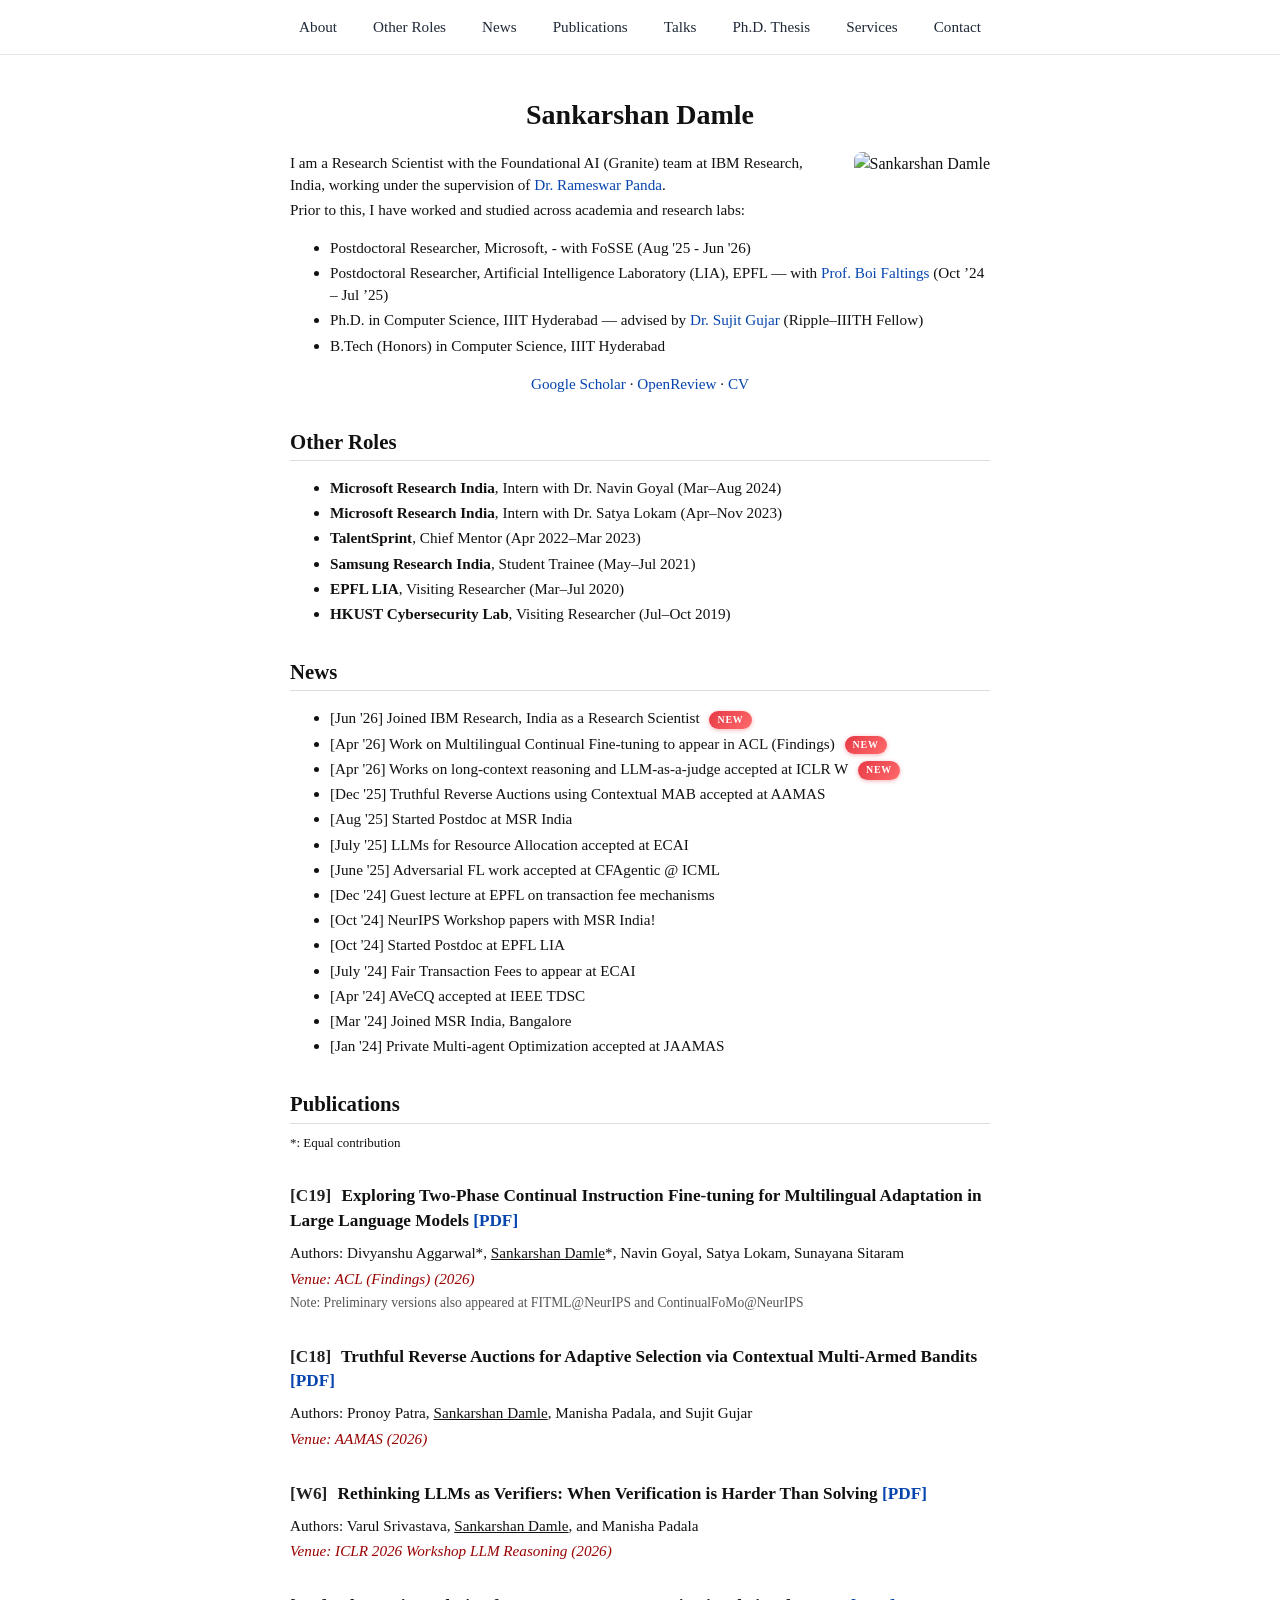
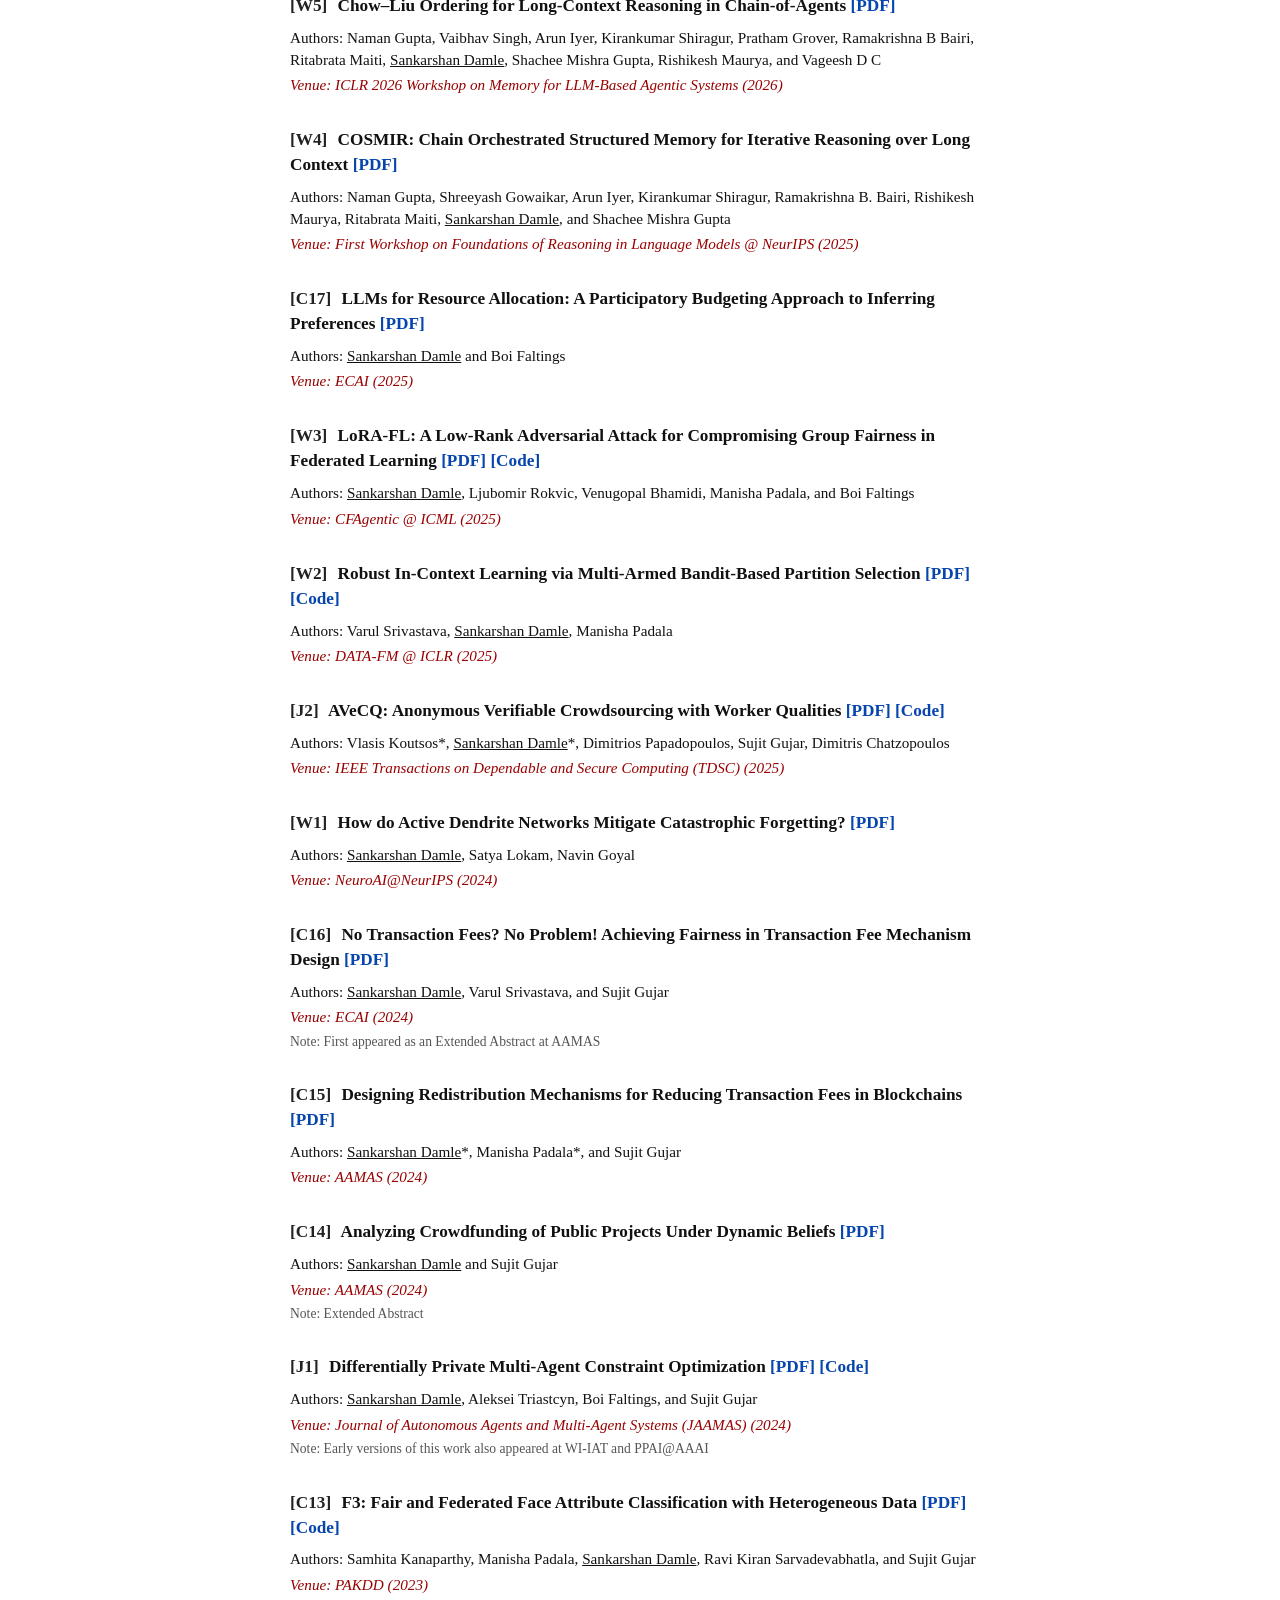
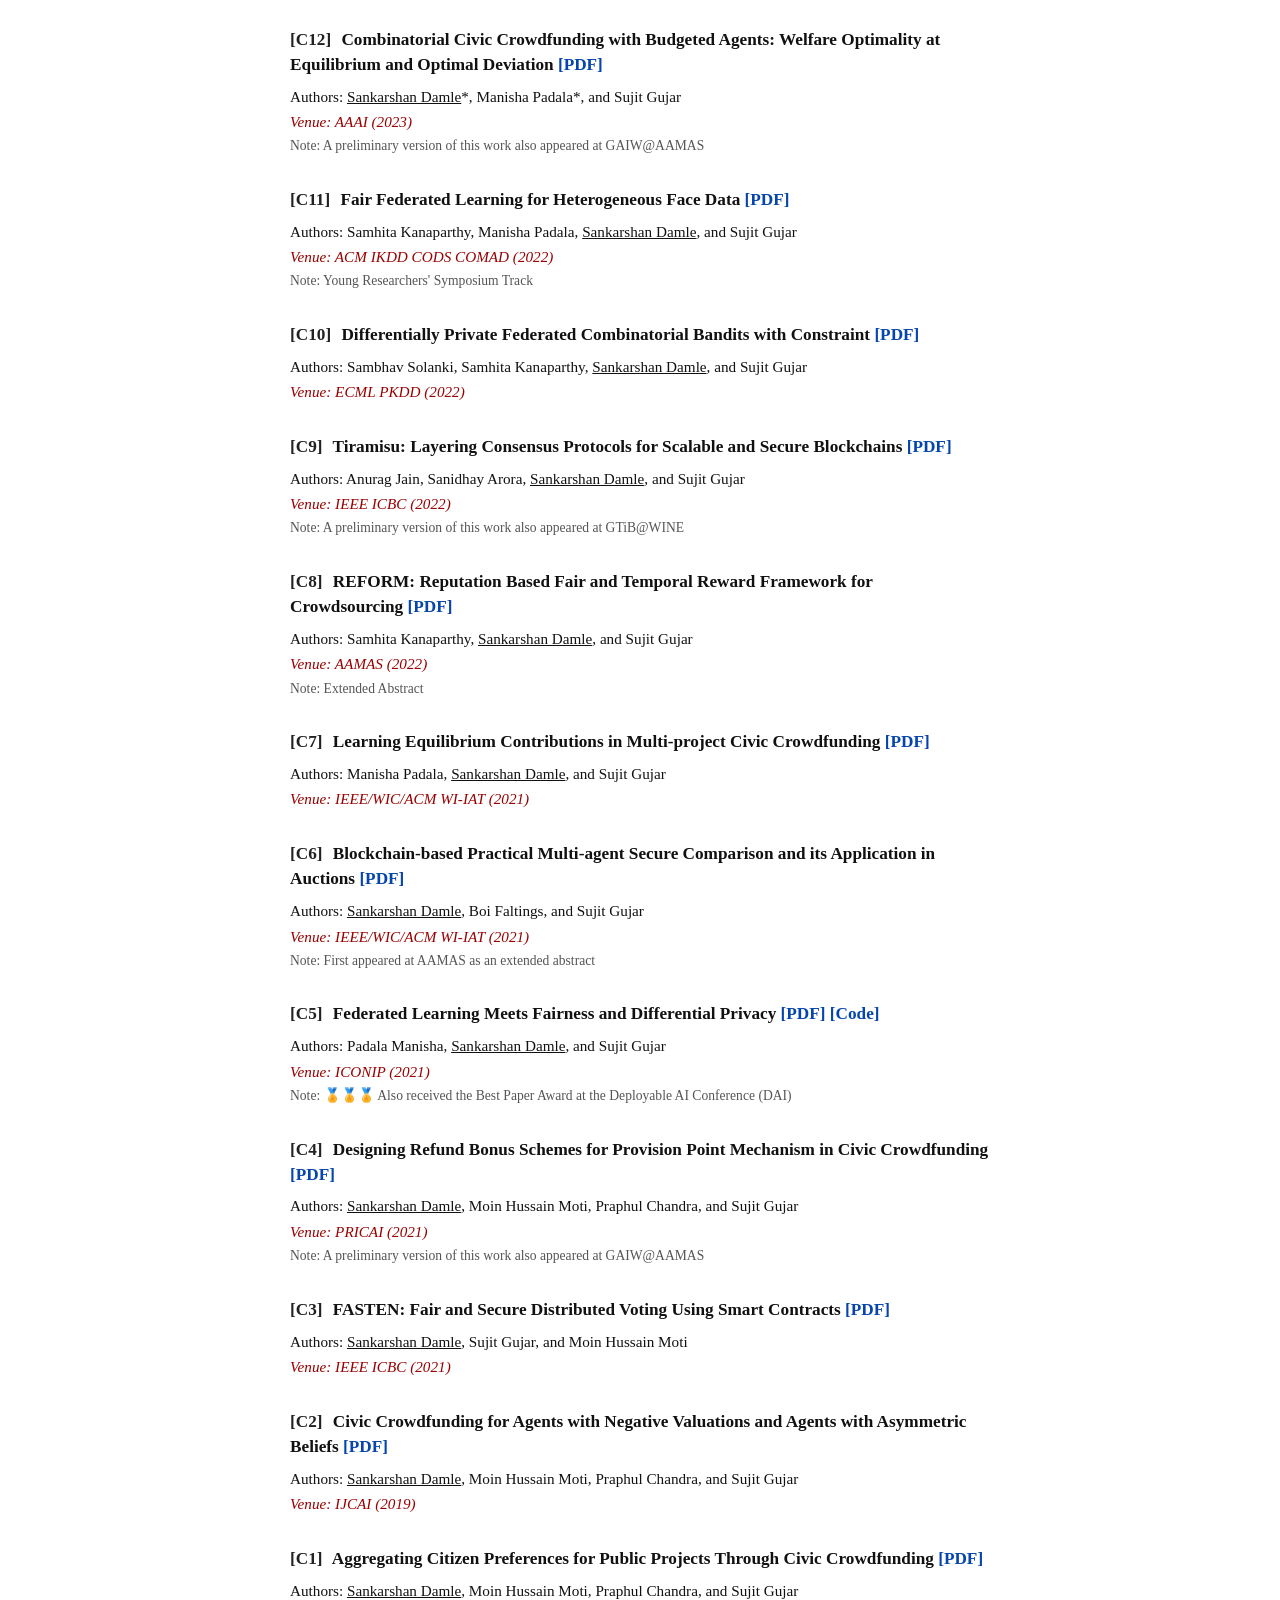
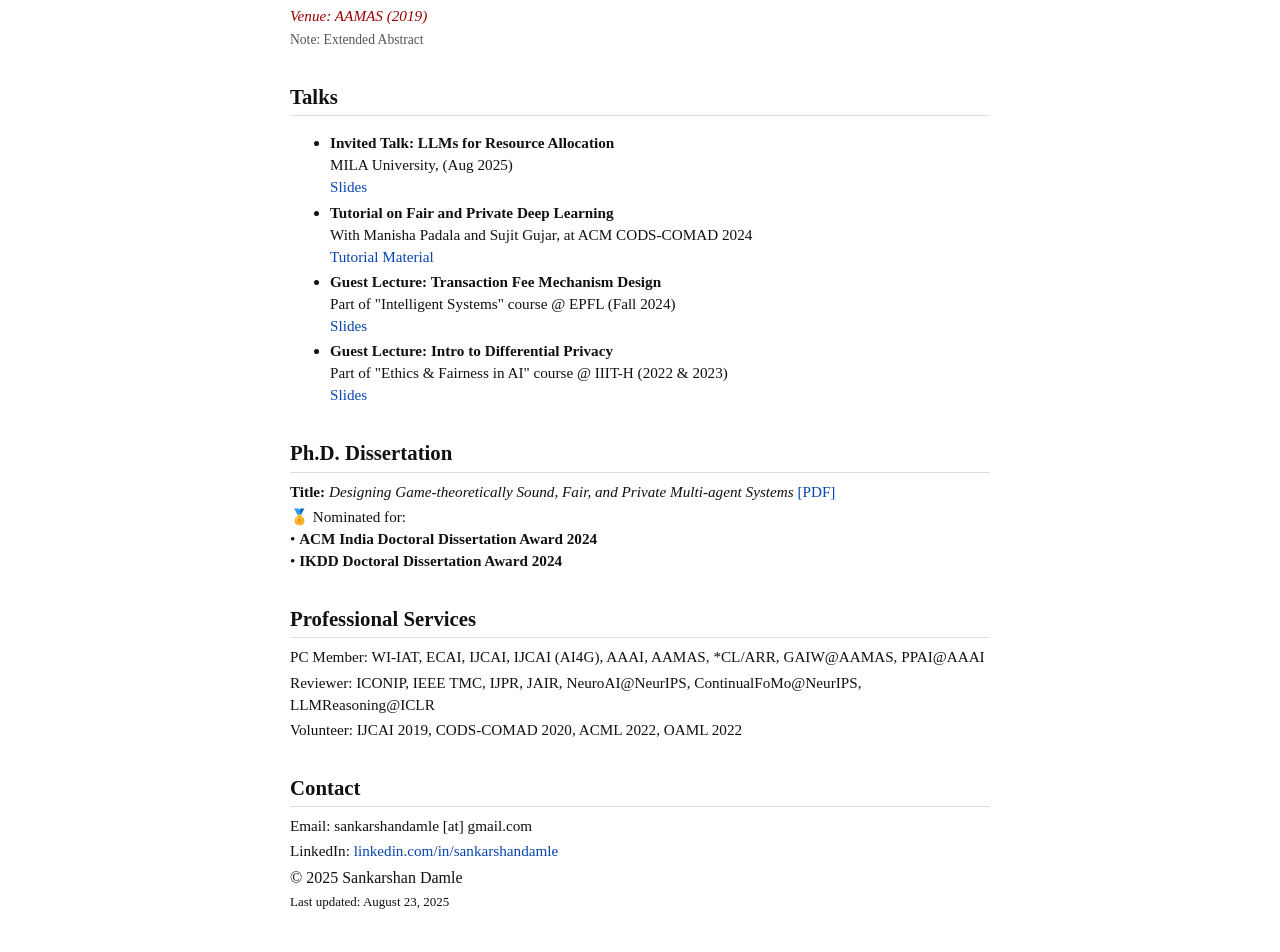
==== commit ea8e835a: "WIP" ====
--- a/index.html
+++ b/index.html
@@ -36,13 +36,8 @@
           style="float: right; max-height: 280px; margin-left: 20px; margin-bottom: 10px; border-radius: 8px;" />
 
       <p>
-        I am a Postdoctoral Researcher with the FoSSE group at 
-        <a href="https://www.microsoft.com/en-us/research/lab/microsoft-research-india/" target="_blank">Microsoft Research India</a>, 
-        working under the supervision of <a href="https://www.microsoft.com/en-us/research/people/ariy/" target="_blank">Dr. Arun Iyer</a>.
-      </p>
-
-      <p style="color: #B22222;">
-        My current role focuses on improving language model reliability and correctness through adaptive fine-tuning and reinforcement-based optimization within tool-augmented environments.
+        I am a Research Scientist with the Foundational AI (Granite) team at IBM Research, India,
+        working under the supervision of <a href="https://mitibm.mit.edu/people/rameswar-panda/" target="_blank">Dr. Rameswar Panda</a>.
       </p>
 
       <p>
@@ -50,6 +45,7 @@
       </p>
 
       <ul>
+        <li> Postdoctoral Researcher, Microsoft, - with FoSSE (Aug '25 - Jun '26)</li>
         <li>Postdoctoral Researcher, Artificial Intelligence Laboratory (LIA), EPFL — with <a href="https://en.wikipedia.org/wiki/Boi_Faltings" target="_blank">Prof. Boi Faltings</a> (Oct ’24 – Jul ’25)</li>
         <li>Ph.D. in Computer Science, IIIT Hyderabad — advised by <a href="https://www.sujitgujar.com/" target="_blank">Dr. Sujit Gujar</a> (Ripple–IIITH Fellow)</li>
         <li>B.Tech (Honors) in Computer Science, IIIT Hyderabad</li>
@@ -80,6 +76,7 @@
     <section id="news">
       <h2>News</h2>
       <ul>
+        <li> [Jun '26] Joined IBM Research, India as a Research Scientist <span class="new-tag">New</span></li>
         <li>[Apr '26] Work on Multilingual Continual Fine-tuning to appear in ACL (Findings) <span class="new-tag">New</span></li>
         <li>[Apr '26] Works on long-context reasoning and LLM-as-a-judge accepted at ICLR W <span class="new-tag">New</span></li>
         <li>[Dec '25] Truthful Reverse Auctions using Contextual MAB accepted at AAMAS</li>
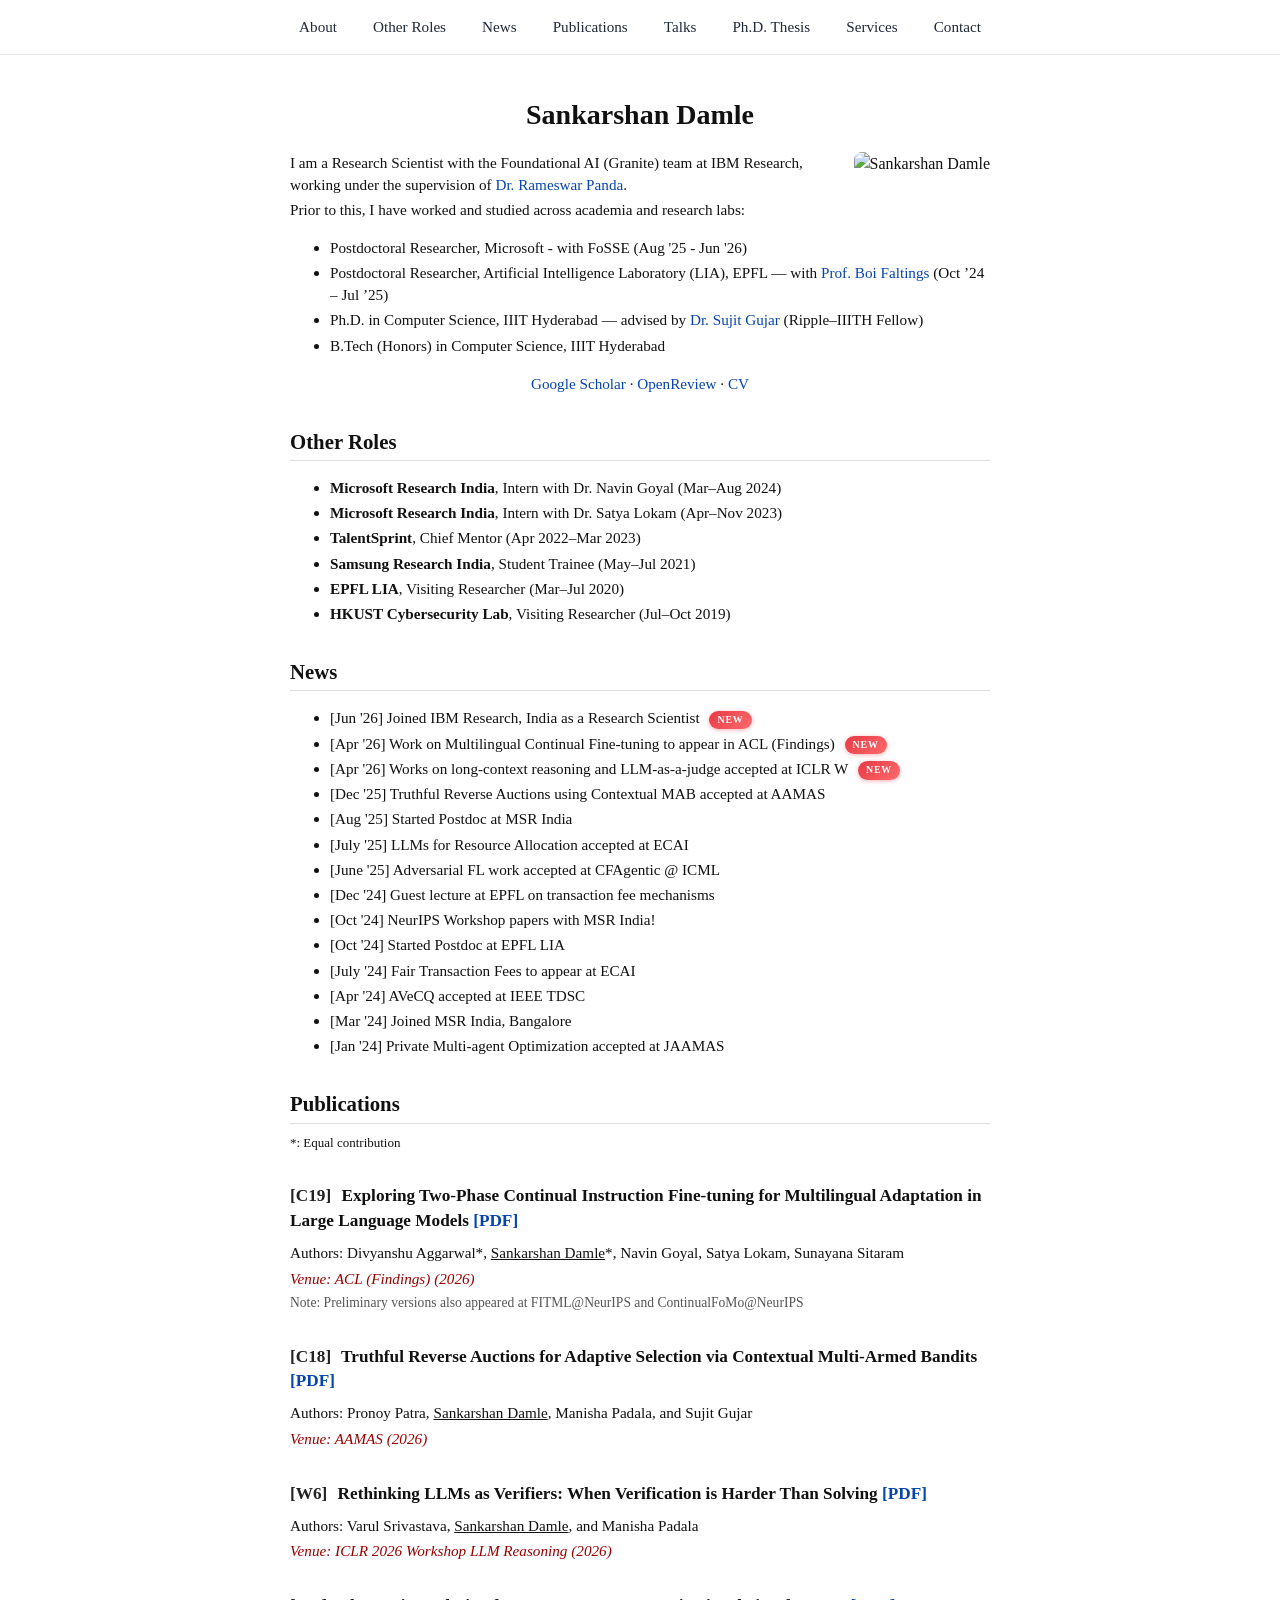
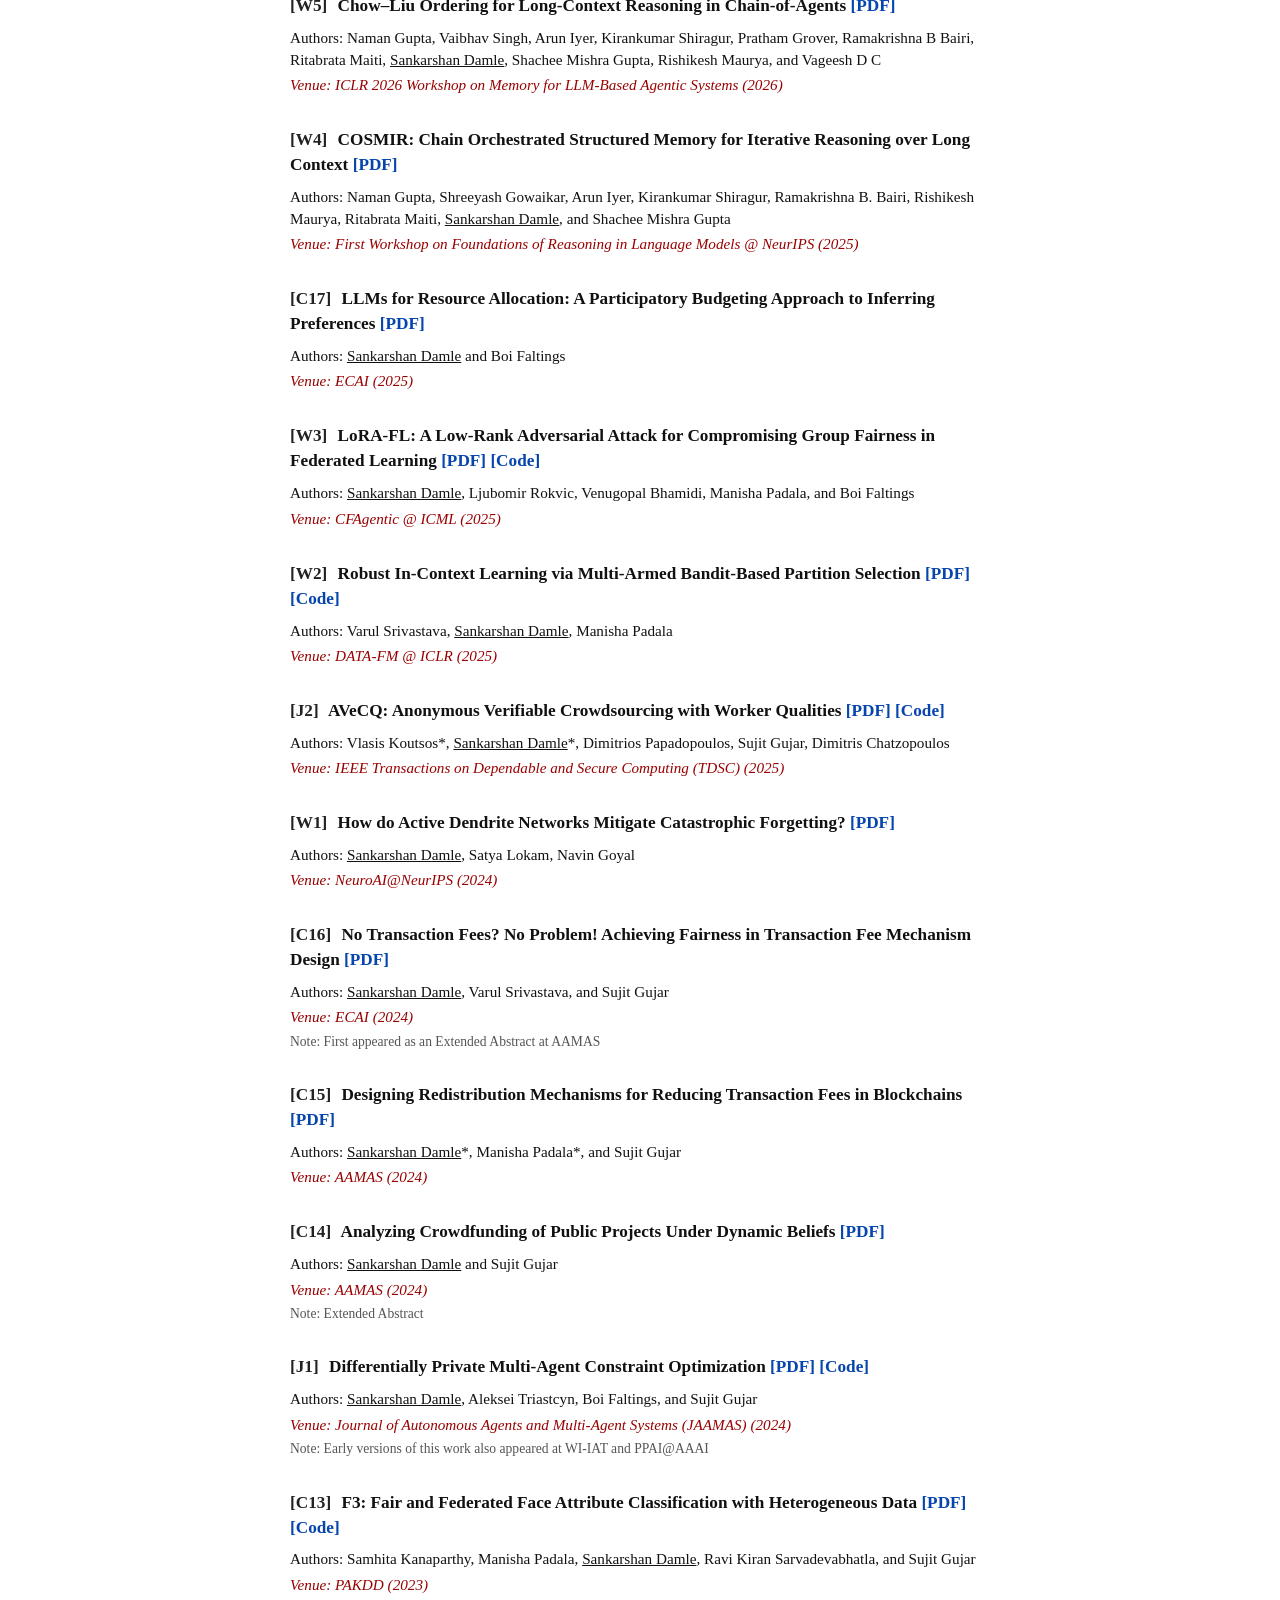
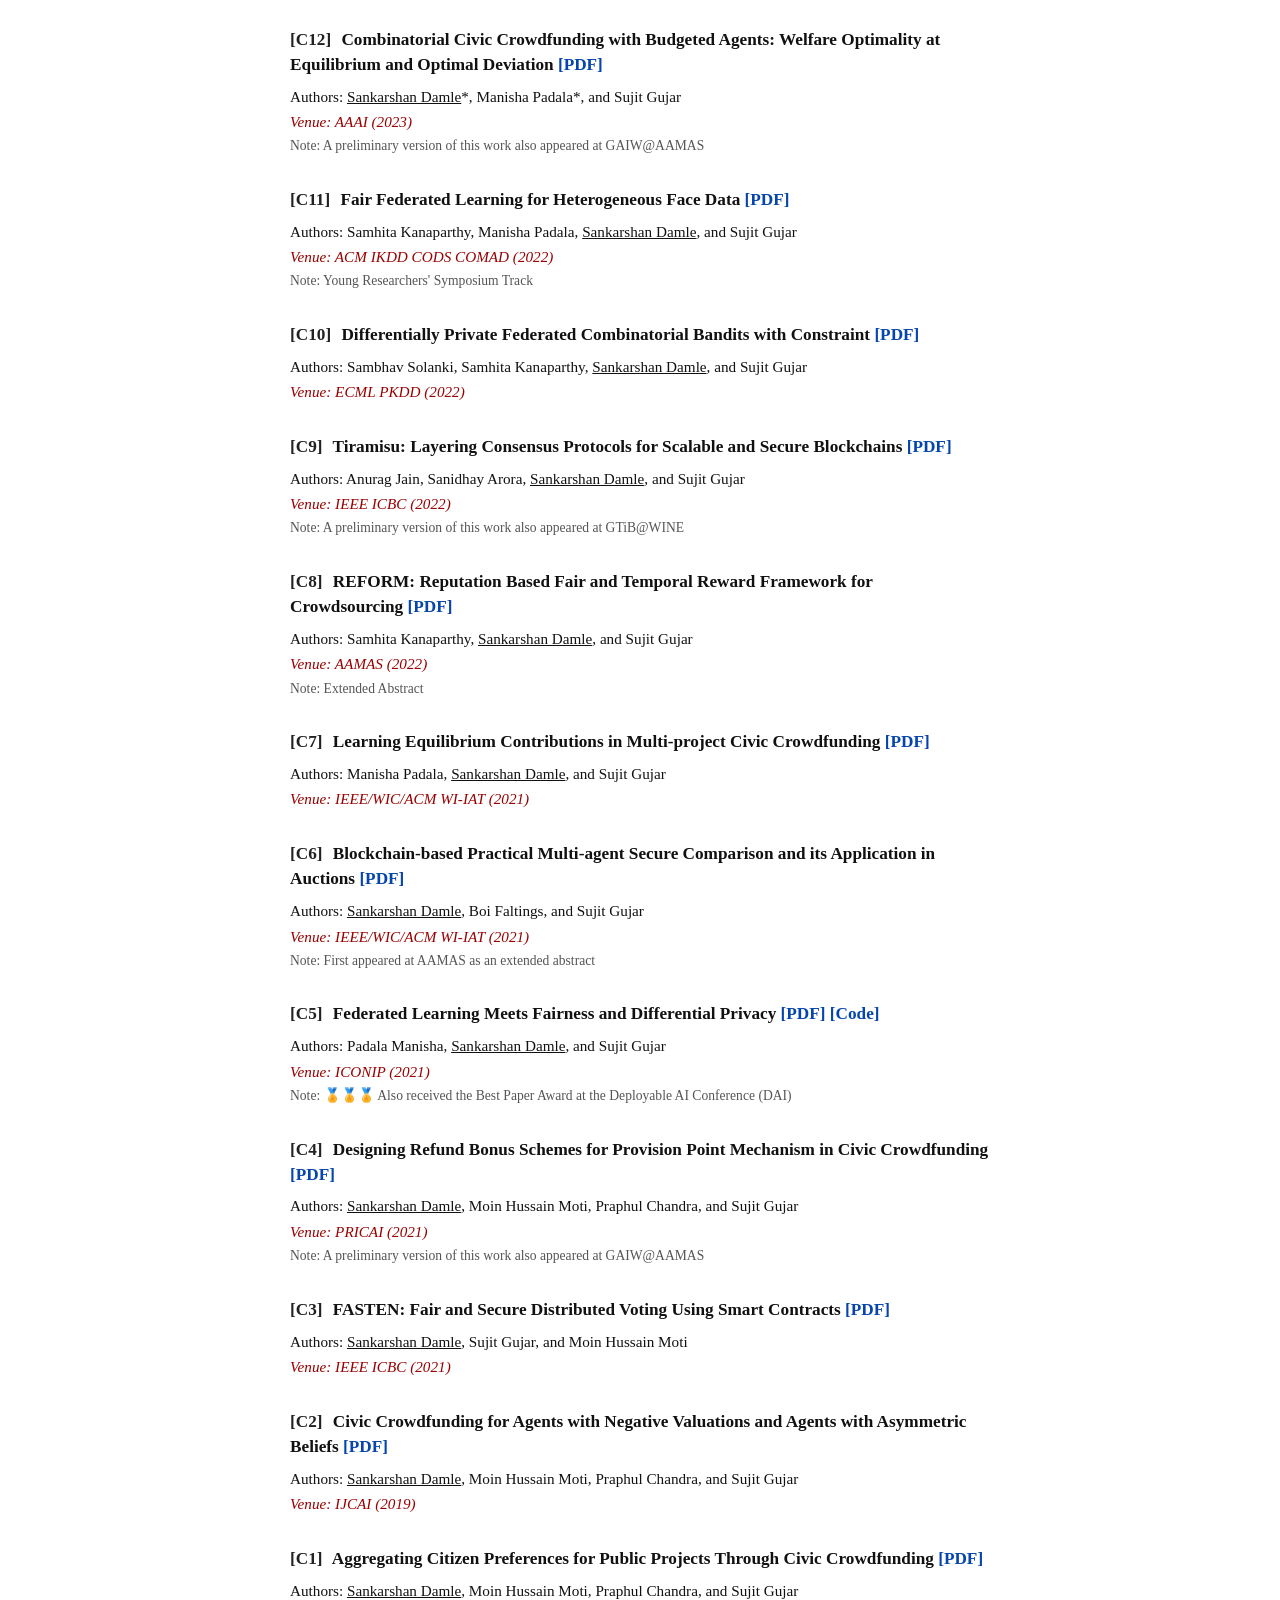
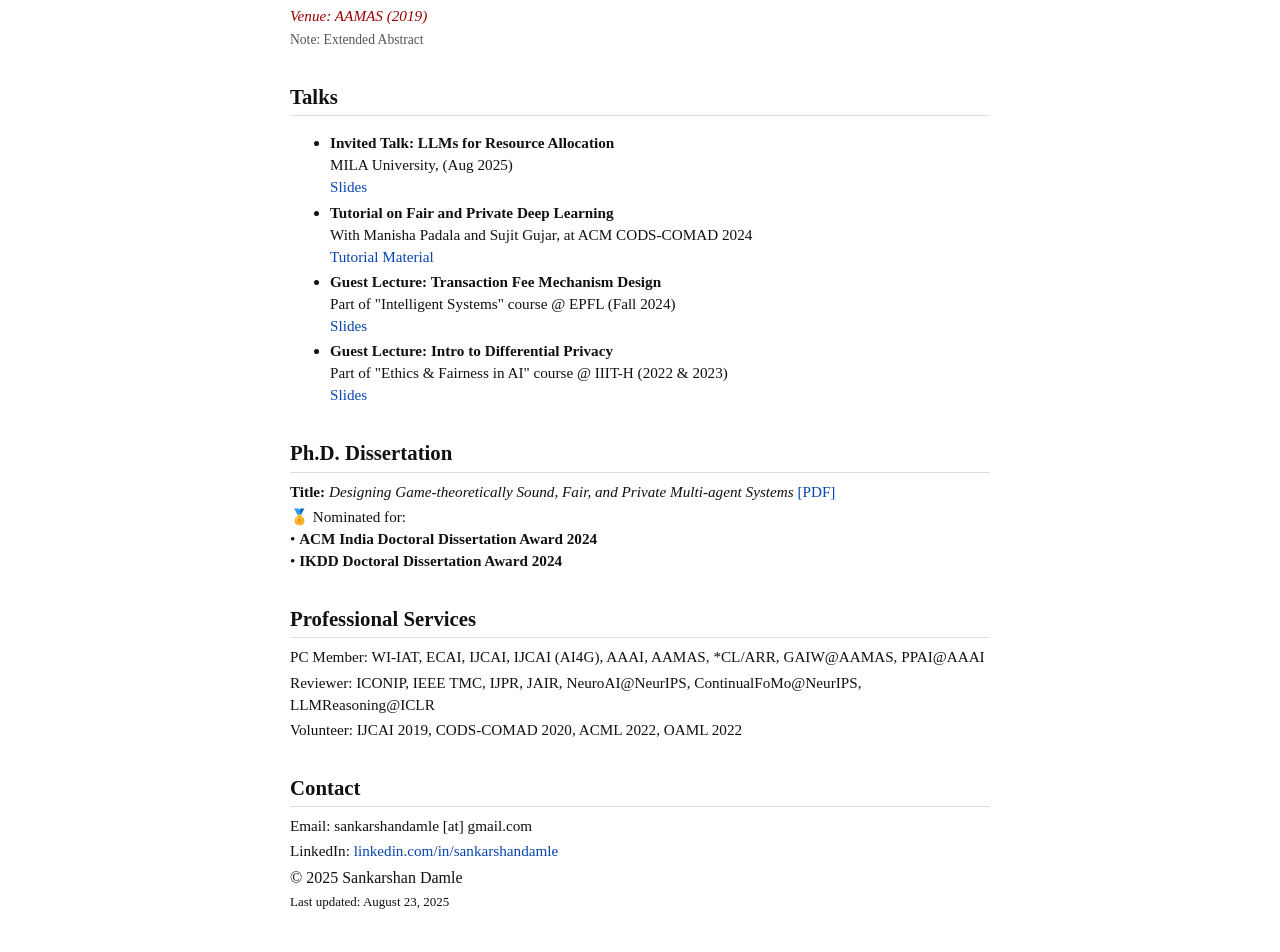
==== commit 46d71da3: "WIP" ====
--- a/index.html
+++ b/index.html
@@ -36,7 +36,7 @@
           style="float: right; max-height: 280px; margin-left: 20px; margin-bottom: 10px; border-radius: 8px;" />
 
       <p>
-        I am a Research Scientist with the Foundational AI (Granite) team at IBM Research, India,
+        I am a Research Scientist with the Foundational AI (Granite) team at IBM Research,
         working under the supervision of <a href="https://mitibm.mit.edu/people/rameswar-panda/" target="_blank">Dr. Rameswar Panda</a>.
       </p>
 
@@ -45,7 +45,7 @@
       </p>
 
       <ul>
-        <li> Postdoctoral Researcher, Microsoft, - with FoSSE (Aug '25 - Jun '26)</li>
+        <li> Postdoctoral Researcher, Microsoft - with FoSSE (Aug '25 - Jun '26)</li>
         <li>Postdoctoral Researcher, Artificial Intelligence Laboratory (LIA), EPFL — with <a href="https://en.wikipedia.org/wiki/Boi_Faltings" target="_blank">Prof. Boi Faltings</a> (Oct ’24 – Jul ’25)</li>
         <li>Ph.D. in Computer Science, IIIT Hyderabad — advised by <a href="https://www.sujitgujar.com/" target="_blank">Dr. Sujit Gujar</a> (Ripple–IIITH Fellow)</li>
         <li>B.Tech (Honors) in Computer Science, IIIT Hyderabad</li>
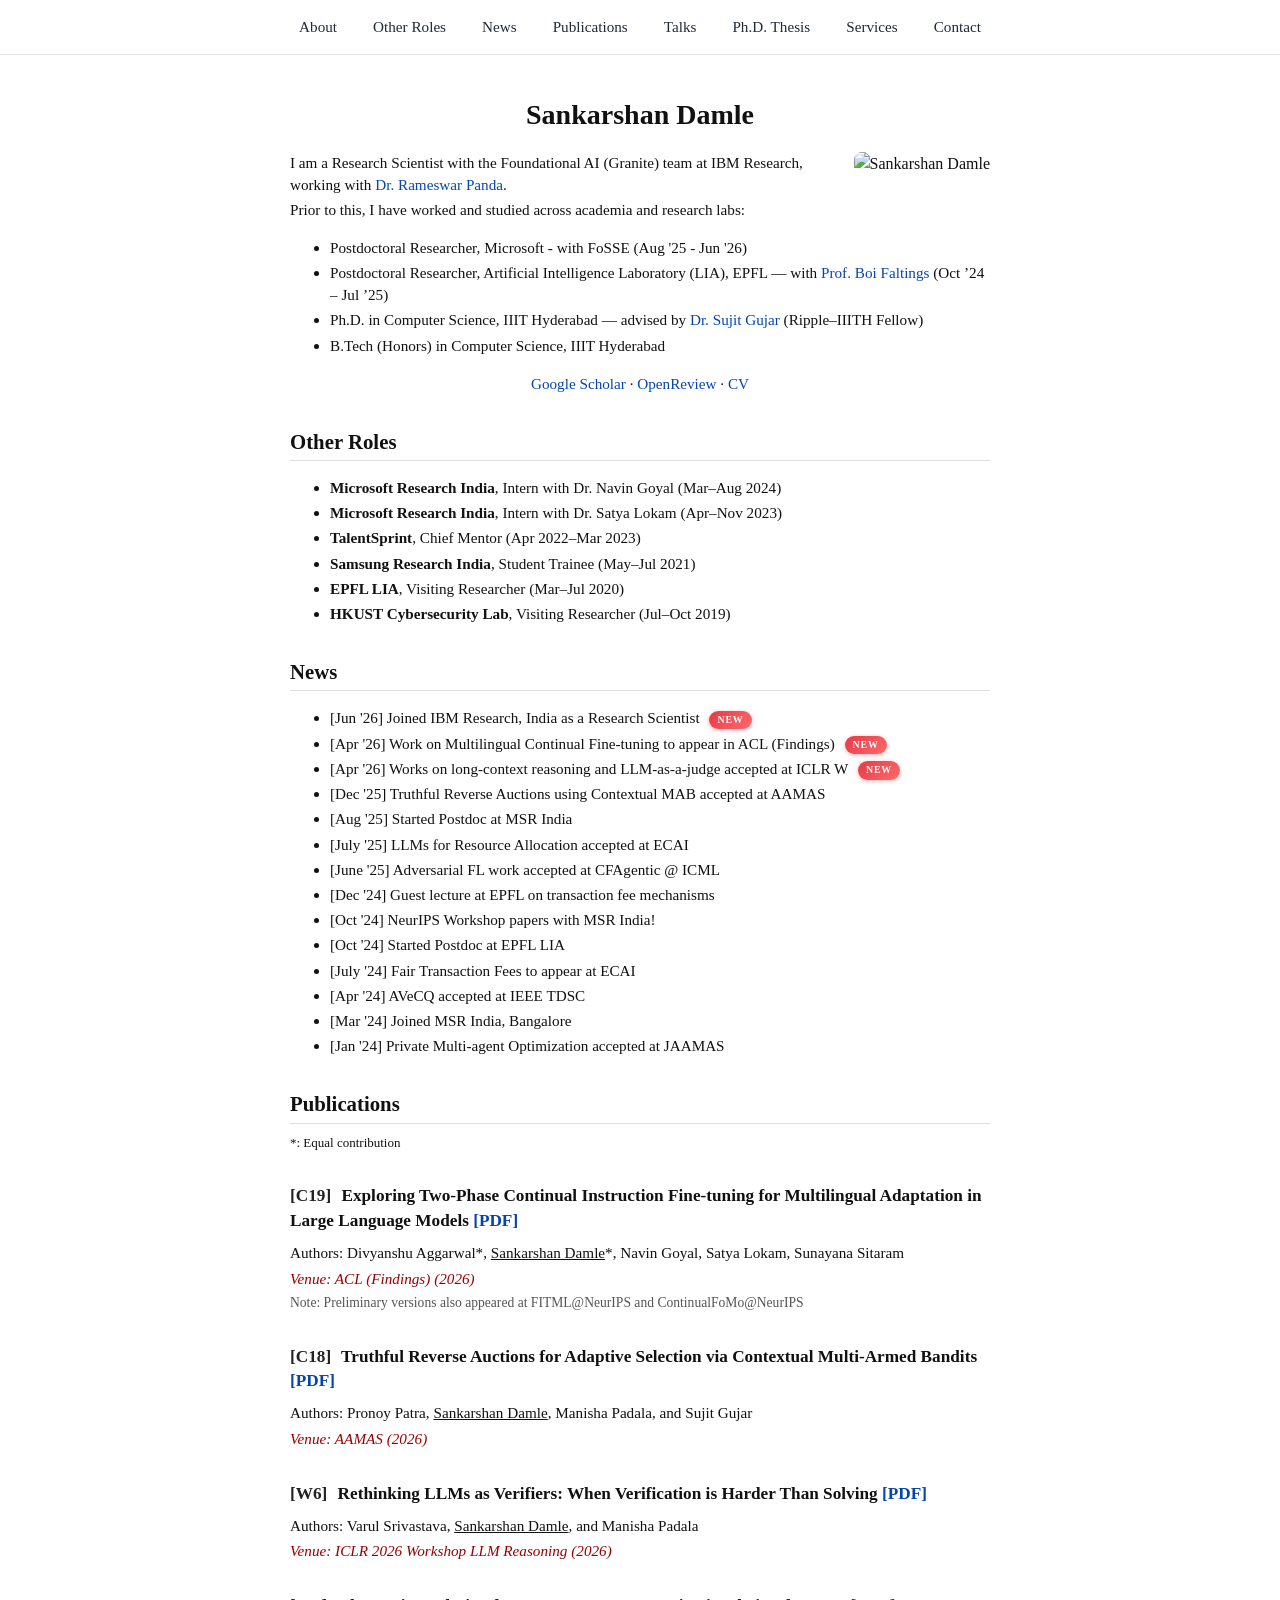
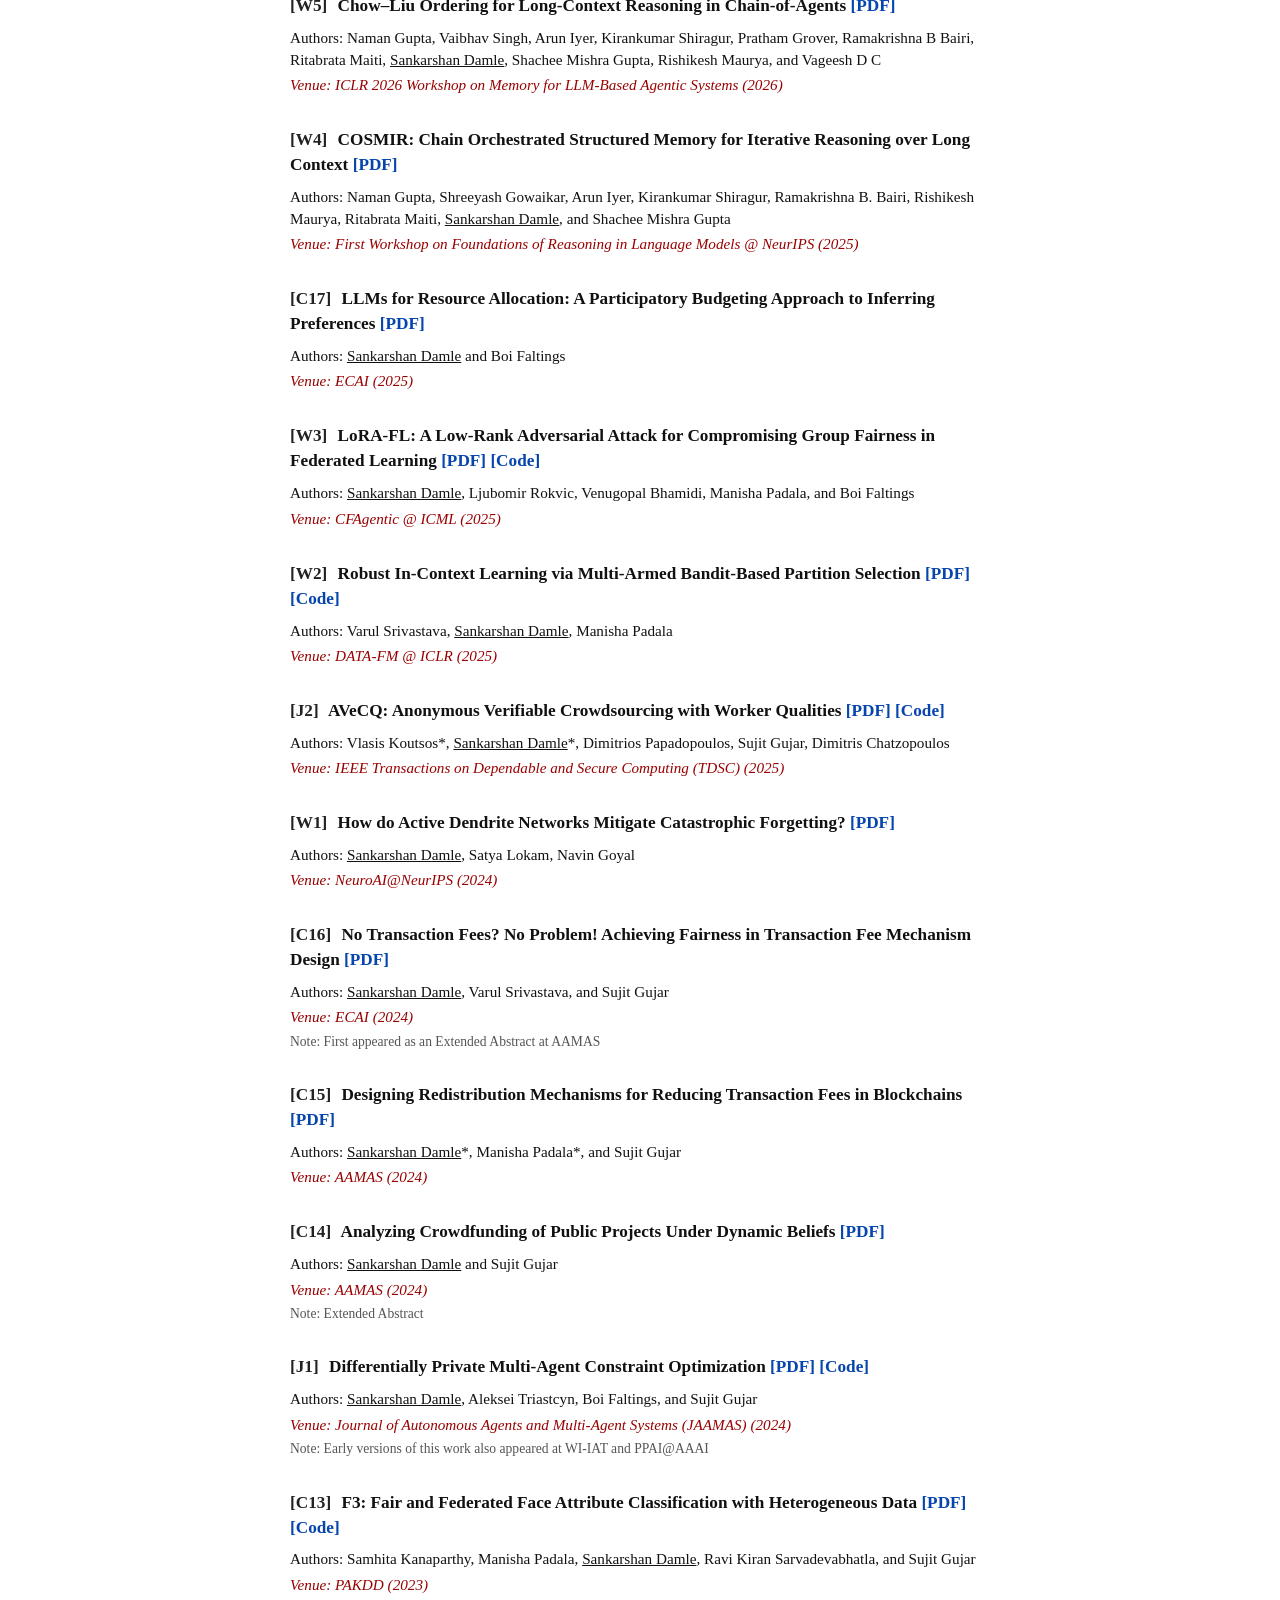
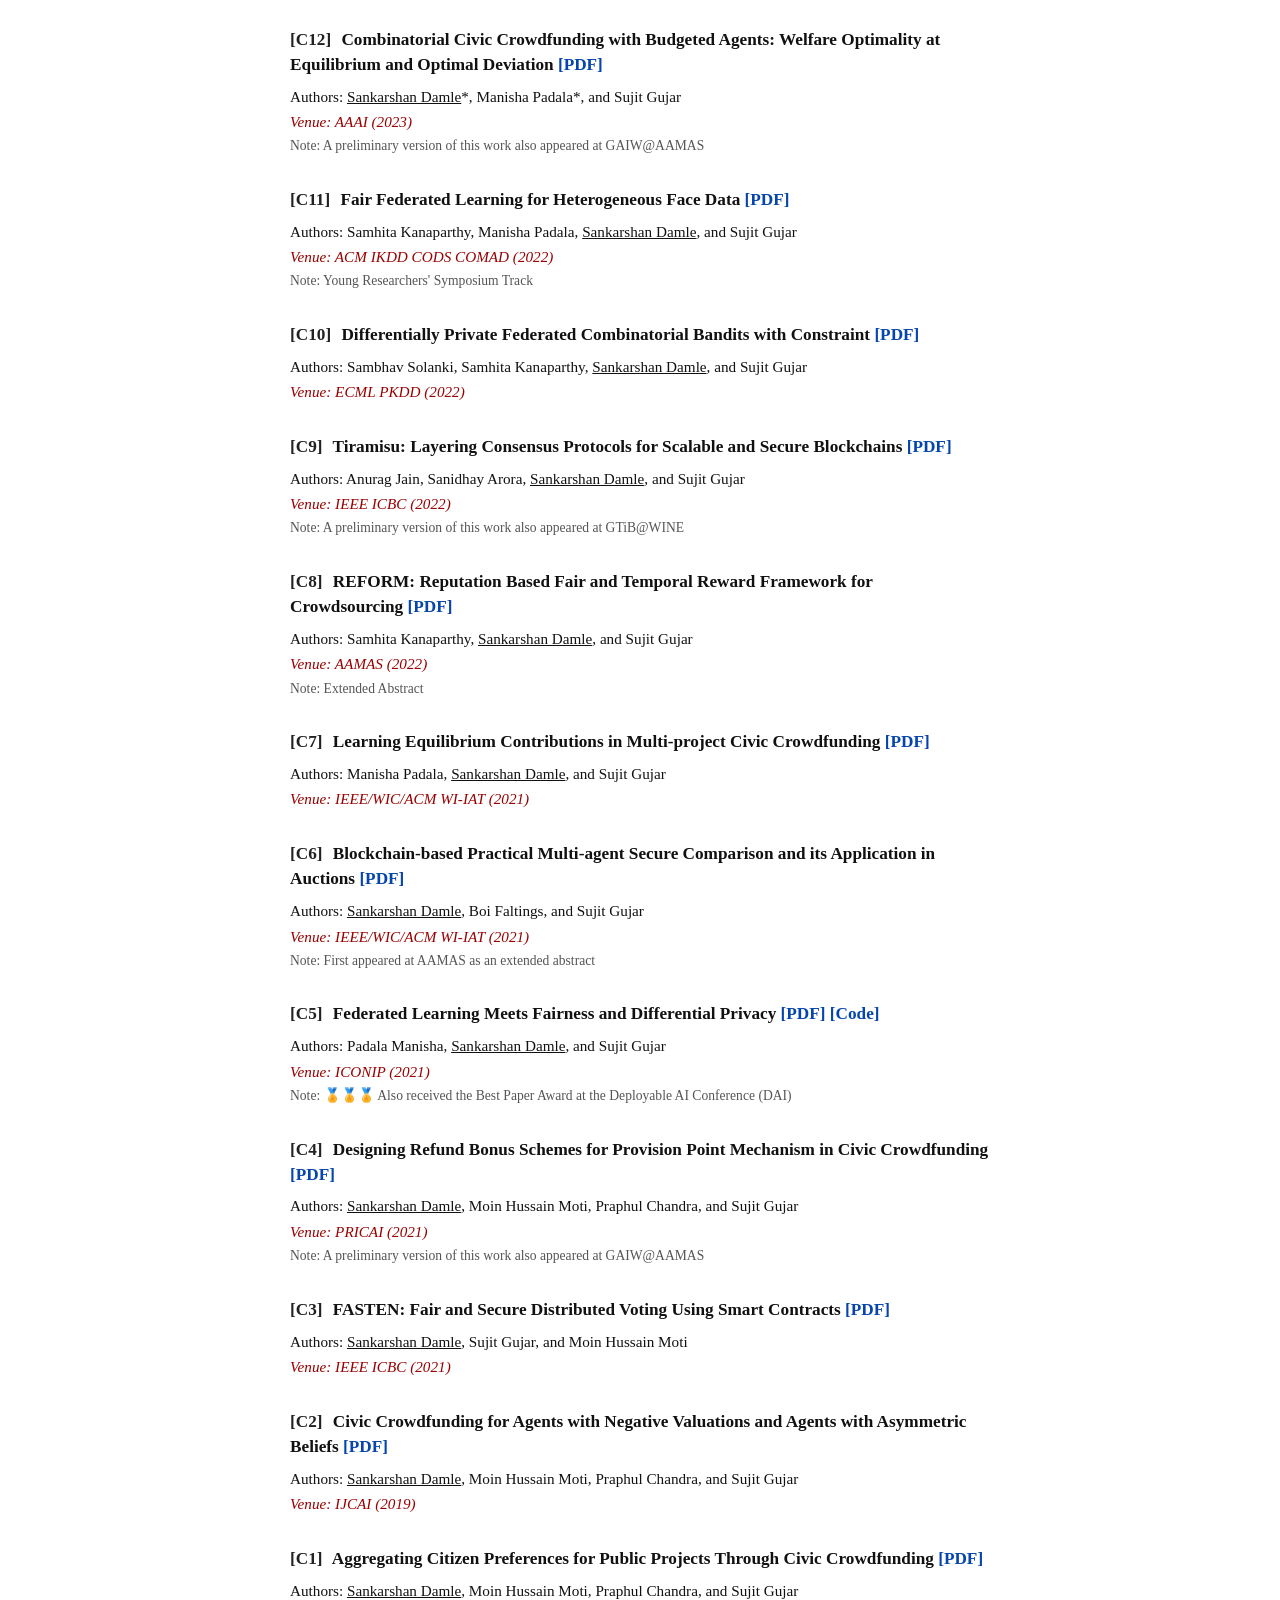
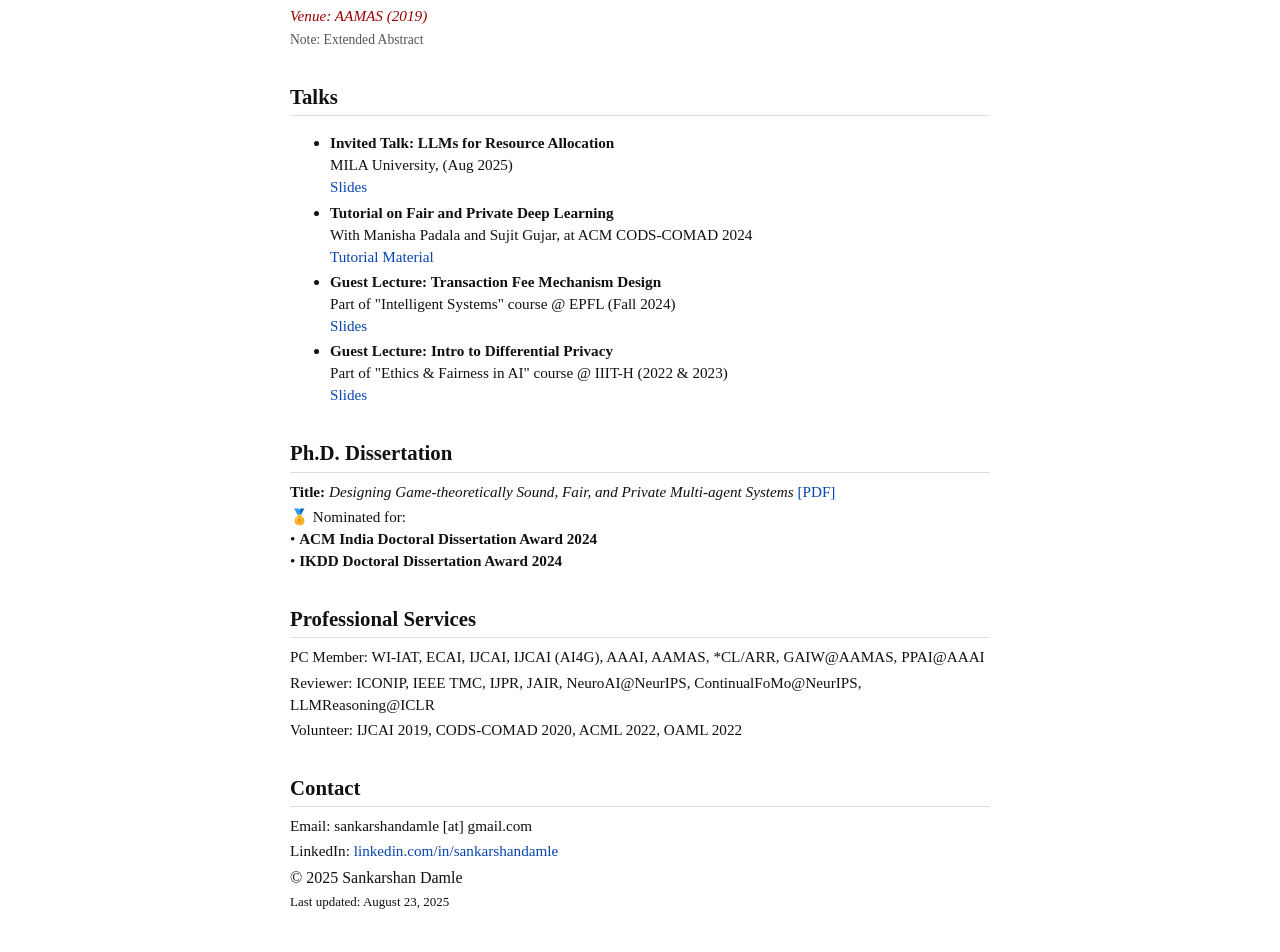
==== commit 465c5fb9: "WIP" ====
--- a/index.html
+++ b/index.html
@@ -37,7 +37,7 @@
 
       <p>
         I am a Research Scientist with the Foundational AI (Granite) team at IBM Research,
-        working under the supervision of <a href="https://mitibm.mit.edu/people/rameswar-panda/" target="_blank">Dr. Rameswar Panda</a>.
+        working with <a href="https://mitibm.mit.edu/people/rameswar-panda/" target="_blank">Dr. Rameswar Panda</a>.
       </p>
 
       <p>
@@ -45,7 +45,7 @@
       </p>
 
       <ul>
-        <li> Postdoctoral Researcher, Microsoft - with FoSSE (Aug '25 - Jun '26)</li>
+        <li>Postdoctoral Researcher, Microsoft - with FoSSE (Aug '25 - Jun '26)</li>
         <li>Postdoctoral Researcher, Artificial Intelligence Laboratory (LIA), EPFL — with <a href="https://en.wikipedia.org/wiki/Boi_Faltings" target="_blank">Prof. Boi Faltings</a> (Oct ’24 – Jul ’25)</li>
         <li>Ph.D. in Computer Science, IIIT Hyderabad — advised by <a href="https://www.sujitgujar.com/" target="_blank">Dr. Sujit Gujar</a> (Ripple–IIITH Fellow)</li>
         <li>B.Tech (Honors) in Computer Science, IIIT Hyderabad</li>
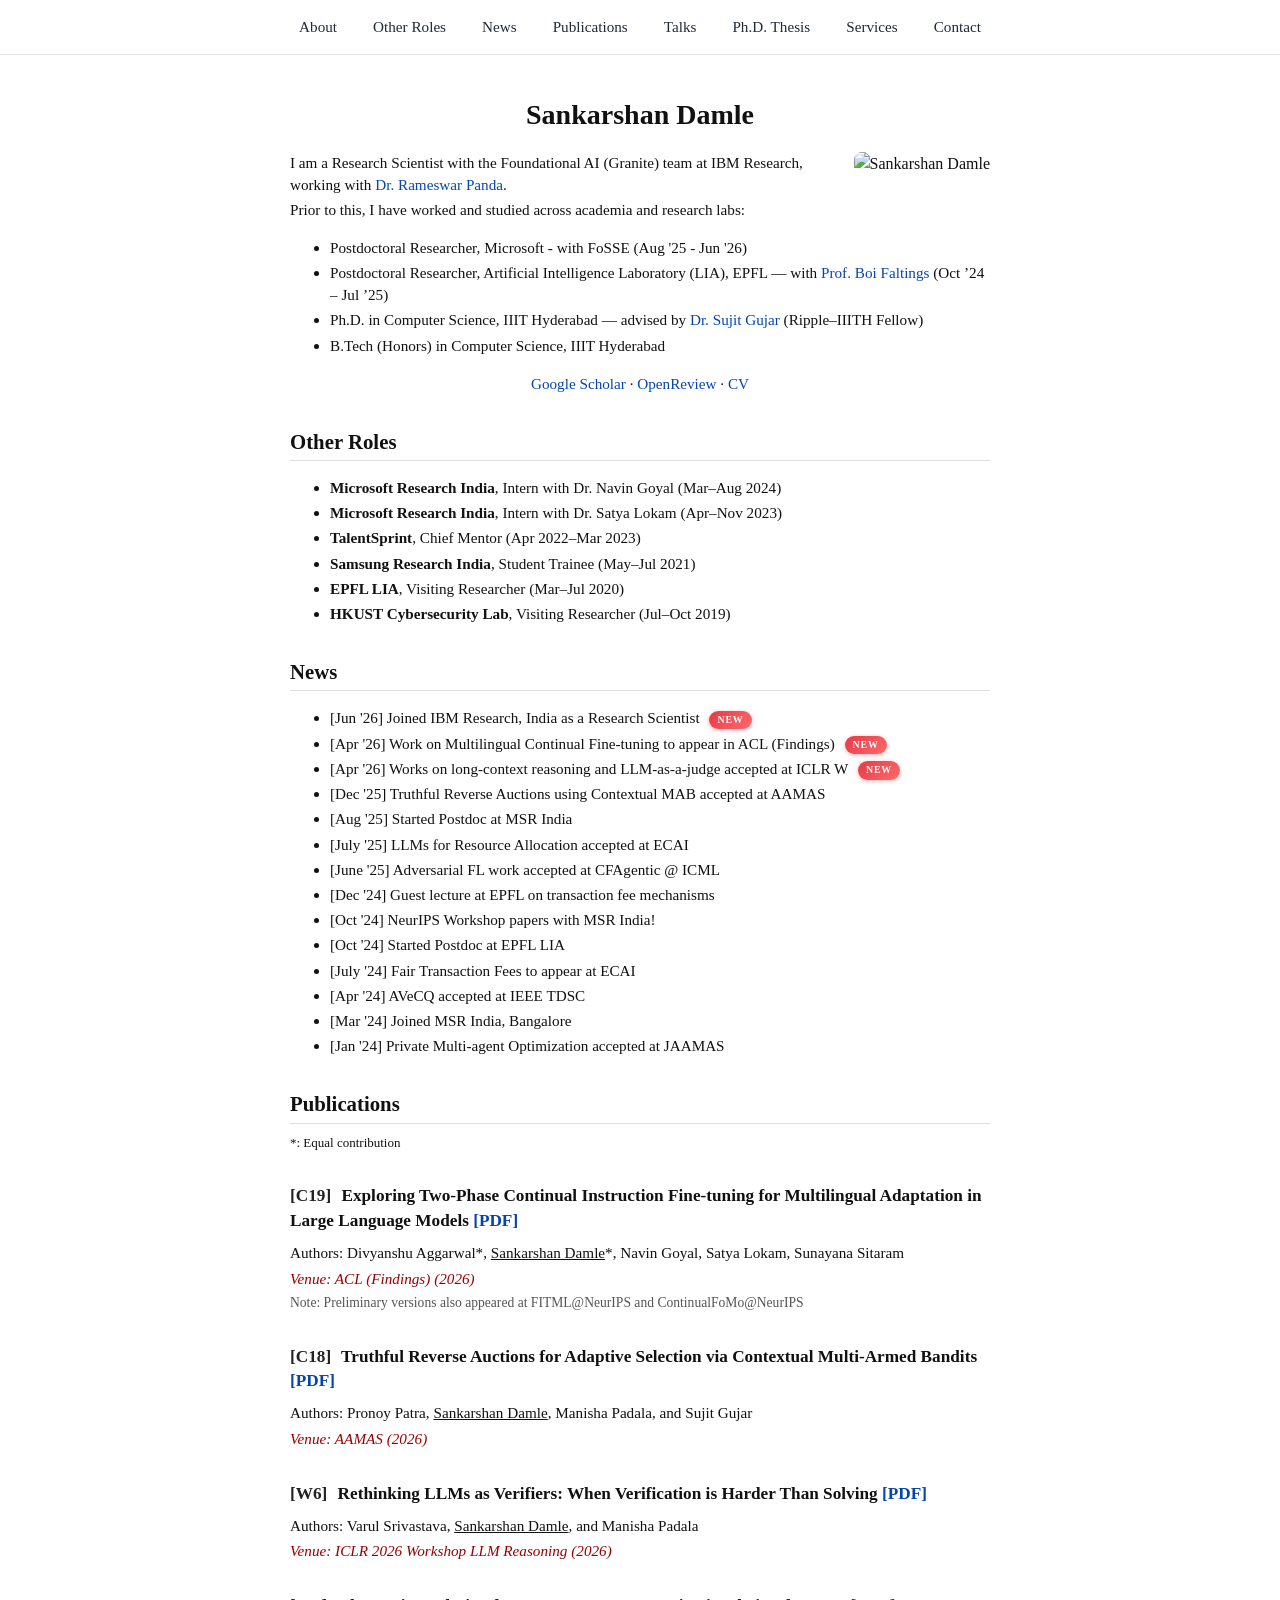
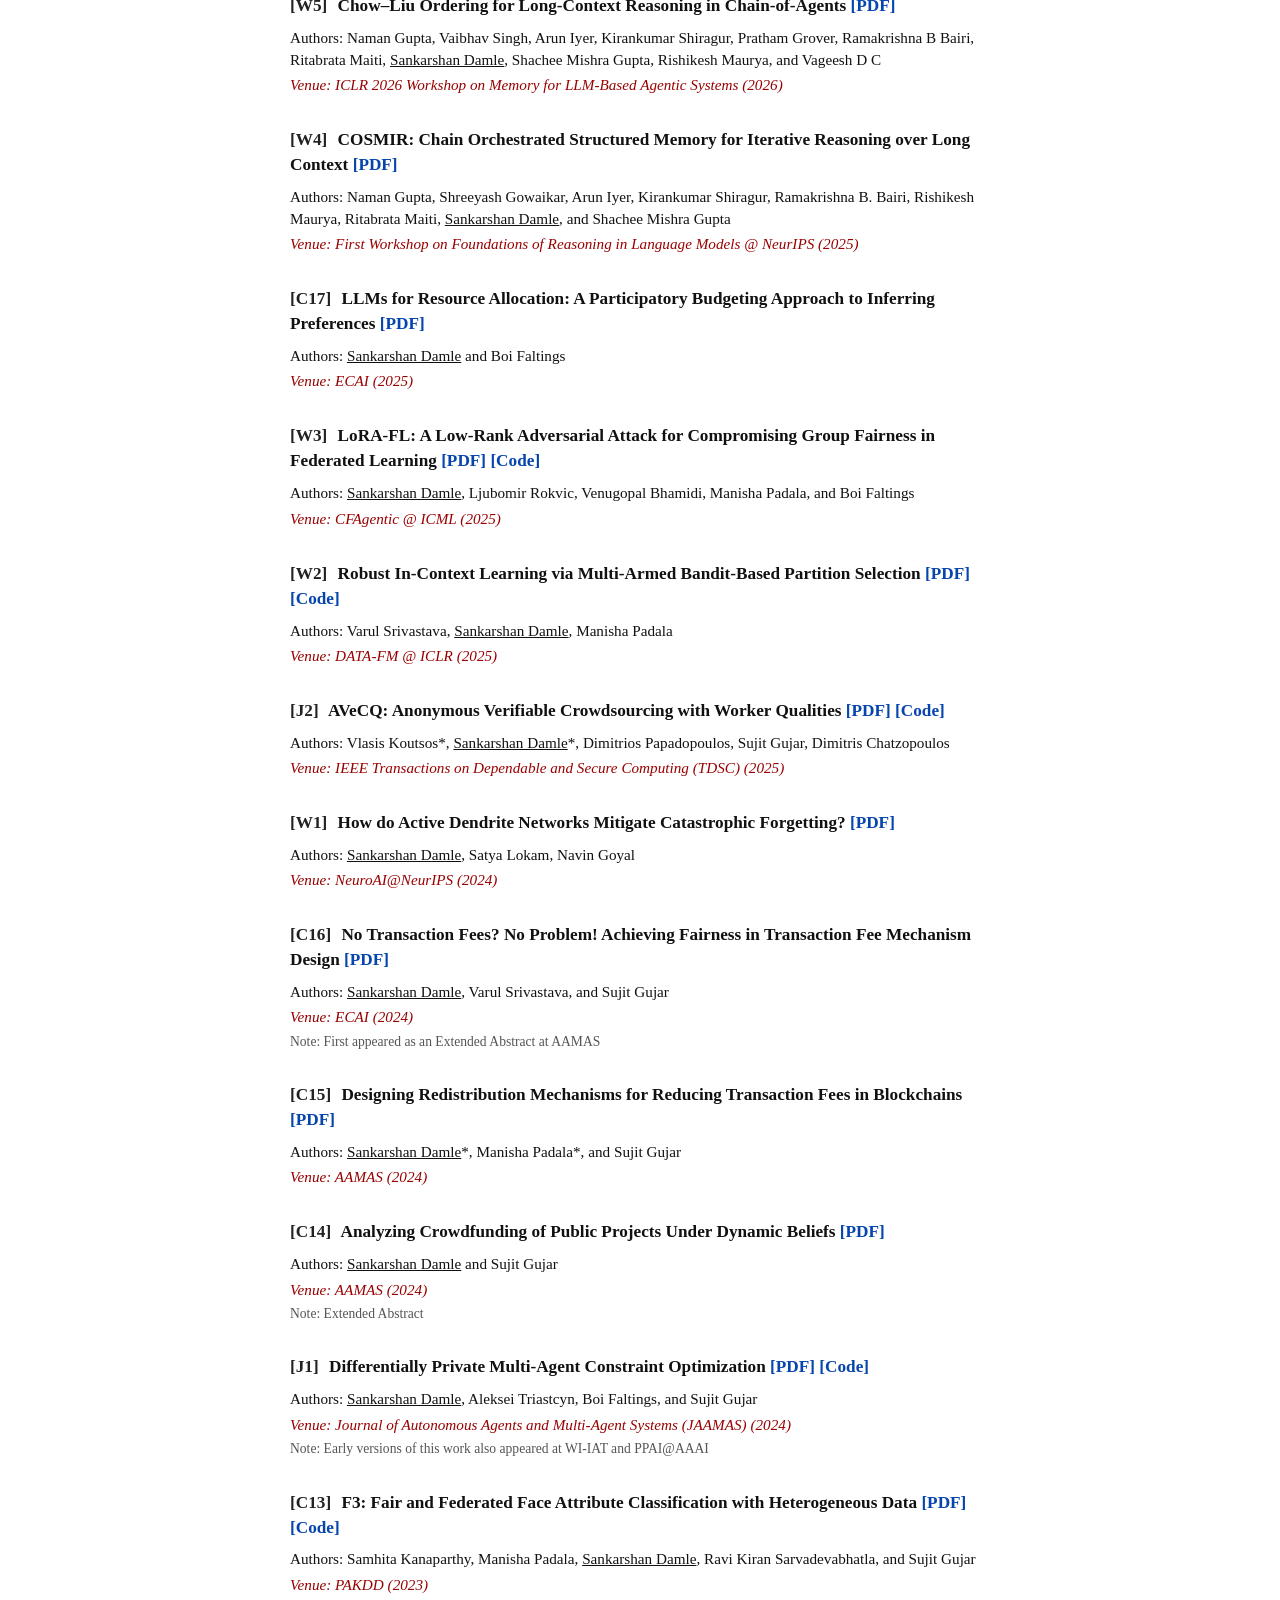
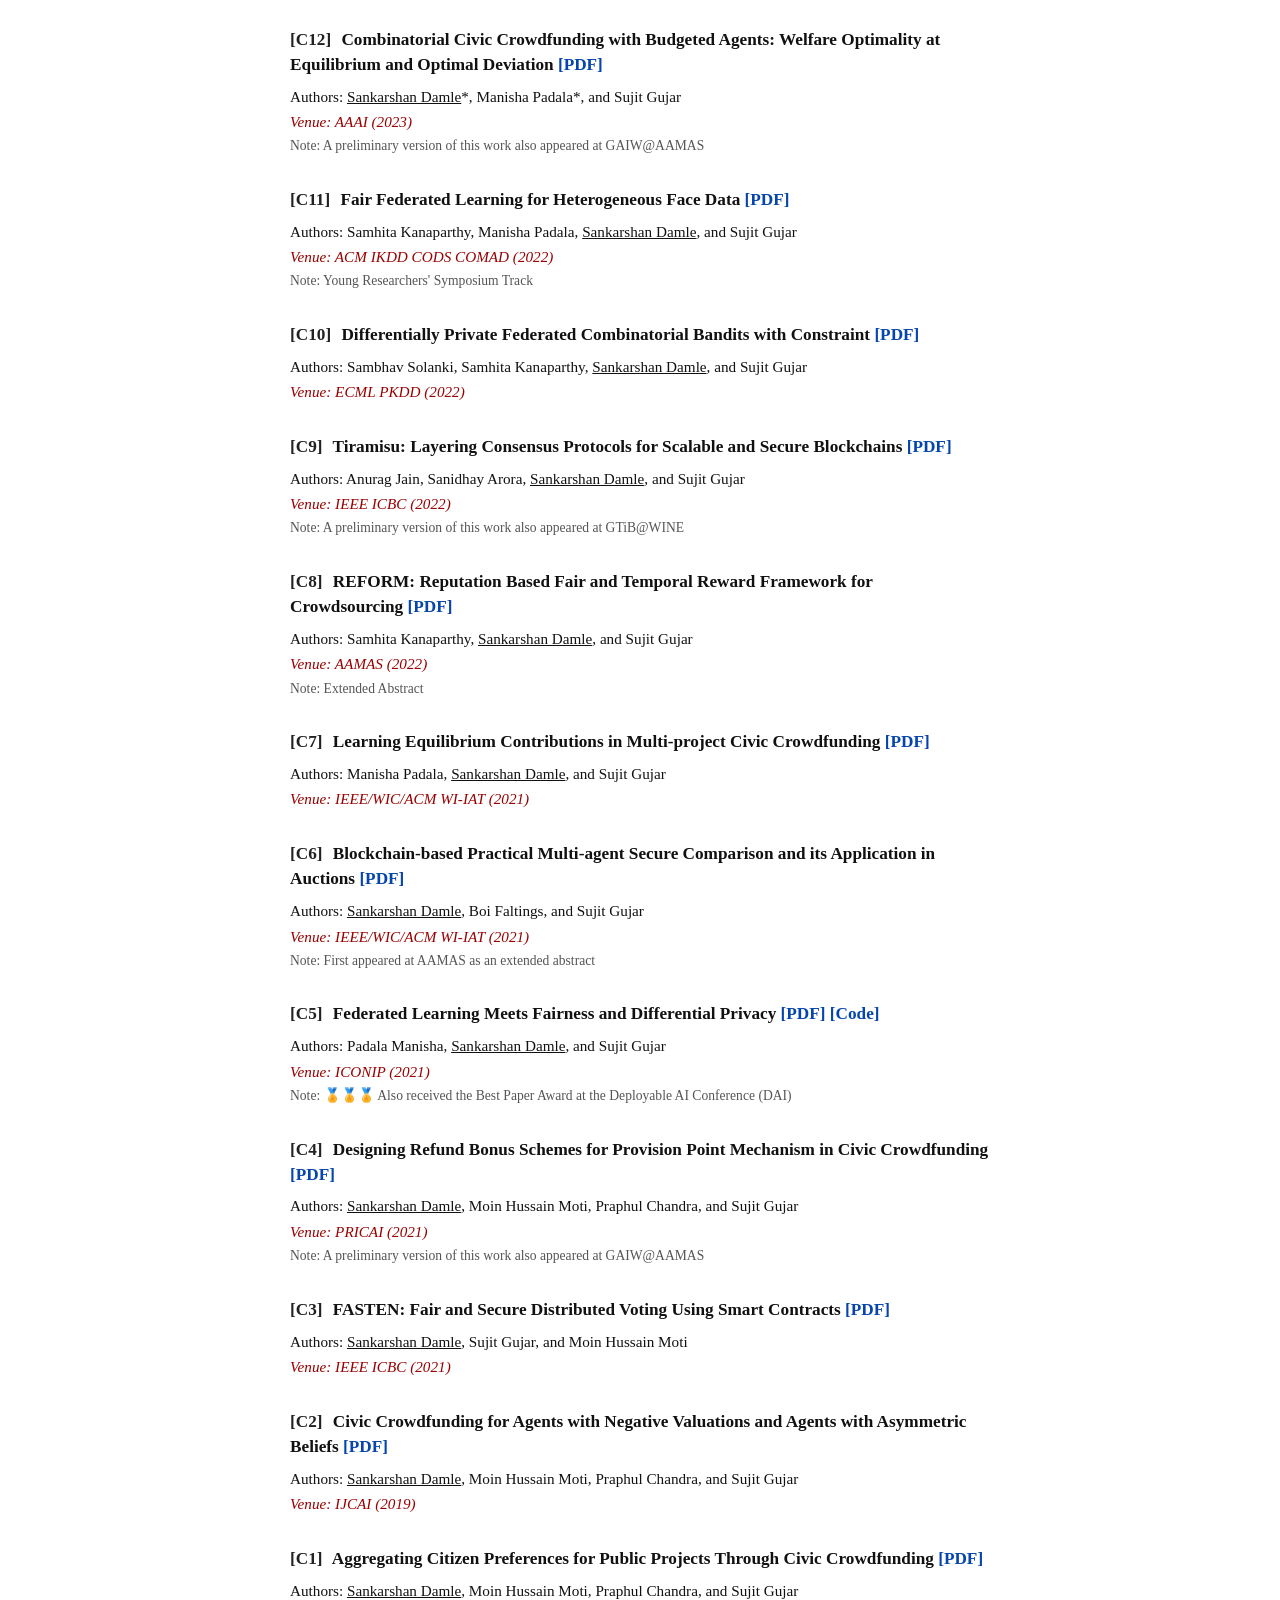
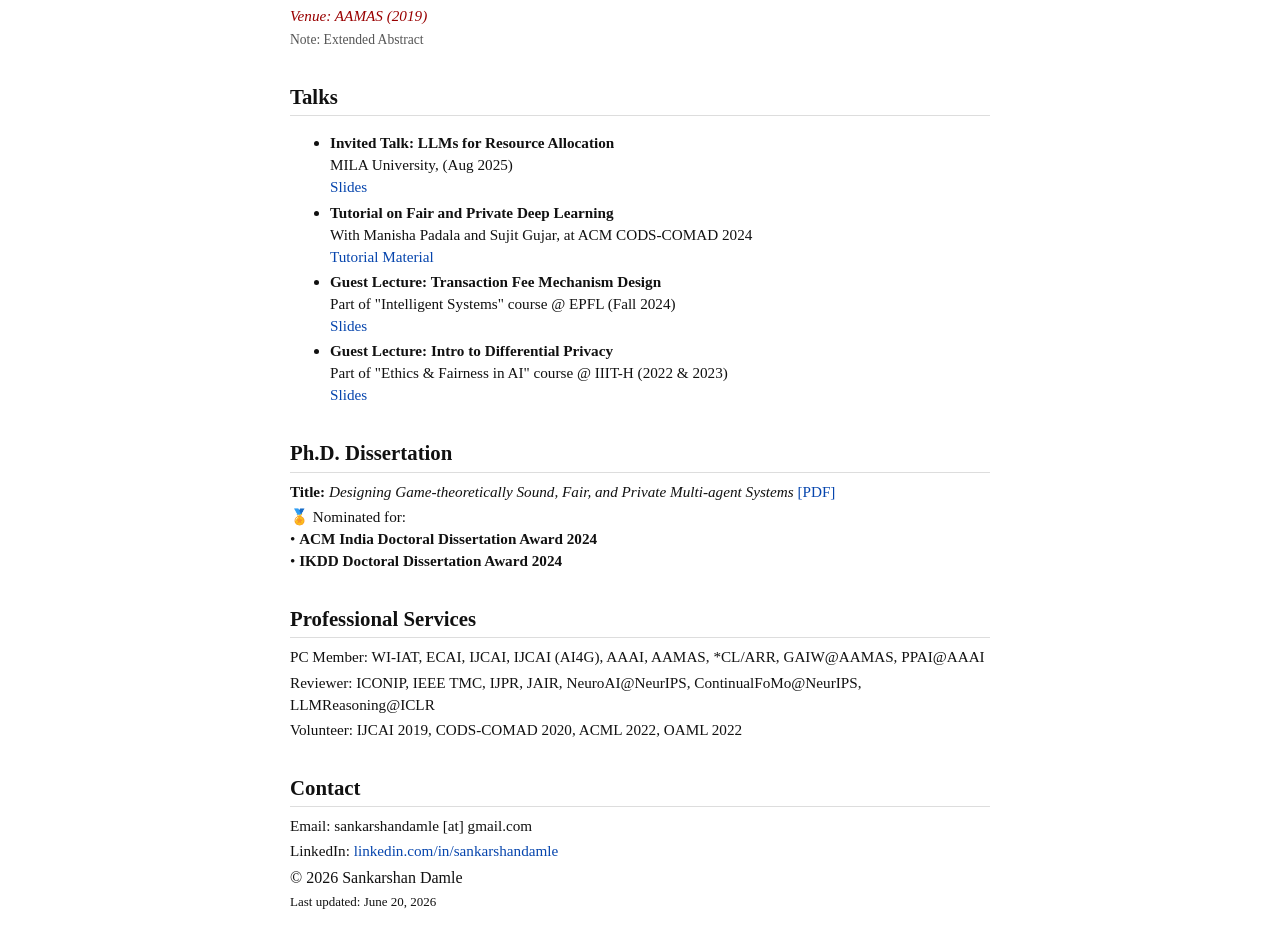
==== commit 63473bd5: "WIP: SEO updates" ====
--- a/index.html
+++ b/index.html
@@ -3,18 +3,63 @@
 <head>
   <meta charset="UTF-8" />
   <meta name="viewport" content="width=device-width, initial-scale=1.0"/>
-  <title>Sankarshan Damle</title>
+
+  <title>Sankarshan Damle | Research Scientist at IBM Research | LLMs and AI</title>
+
+  <meta name="description" content="Sankarshan Damle is a Research Scientist at IBM Research working on large language models, continual learning, trustworthy AI, and multi-agent systems.">
+  
+  <meta name="robots" content="index, follow">
+  
+  <link rel="canonical" href="https://sankarshandamle.github.io/">
+
   <link rel="stylesheet" href="style.css" />
+
+  <link rel="icon" href="/favicon.ico">
+
+  <!-- Structured data for Google -->
+  <script type="application/ld+json">
+  {
+    "@context": "https://schema.org",
+    "@type": "Person",
+    "name": "Sankarshan Damle",
+    "url": "https://sankarshandamle.github.io/",
+    "image": "https://sankarshandamle.github.io/sankarshandamle.png",
+    "jobTitle": "Research Scientist",
+    "worksFor": {
+      "@type": "Organization",
+      "name": "IBM Research"
+    },
+    "alumniOf": [
+      {
+        "@type": "CollegeOrUniversity",
+        "name": "International Institute of Information Technology Hyderabad"
+      },
+      {
+        "@type": "CollegeOrUniversity",
+        "name": "École Polytechnique Fédérale de Lausanne"
+      }
+    ],
+    "sameAs": [
+      "https://scholar.google.com/citations?user=ILd-Ig4AAAAJ",
+      "https://openreview.net/profile?id=~Sankarshan_Damle1",
+      "https://linkedin.com/in/sankarshandamle"
+    ]
+  }
+  </script>
+
+  <link rel="stylesheet" href="style.css" />
+
+  <!-- Google Analytics -->
+  <script async src="https://www.googletagmanager.com/gtag/js?id=G-RE5DZCQS2H"></script>
+  <script>
+    window.dataLayer = window.dataLayer || [];
+    function gtag(){dataLayer.push(arguments);}
+    gtag('js', new Date());
+    gtag('config', 'G-RE5DZCQS2H');
+  </script>
+
 </head>
-<!-- Google tag (gtag.js) -->
-<script async src="https://www.googletagmanager.com/gtag/js?id=G-RE5DZCQS2H"></script>
-<script>
-  window.dataLayer = window.dataLayer || [];
-  function gtag(){dataLayer.push(arguments);}
-  gtag('js', new Date());
-
-  gtag('config', 'G-RE5DZCQS2H');
-</script>
+
 <body>
   <nav class="top-nav">
     <a href="#about">About</a>
@@ -147,8 +192,8 @@
     </section>
 
     <footer>
-      &copy; 2025 Sankarshan Damle<br>
-      <span style="font-size: small;">Last updated: August 23, 2025</span>
+      &copy; 2026 Sankarshan Damle<br>
+      <span style="font-size: small;">Last updated: June 20, 2026</span>
     </footer>
 
 
